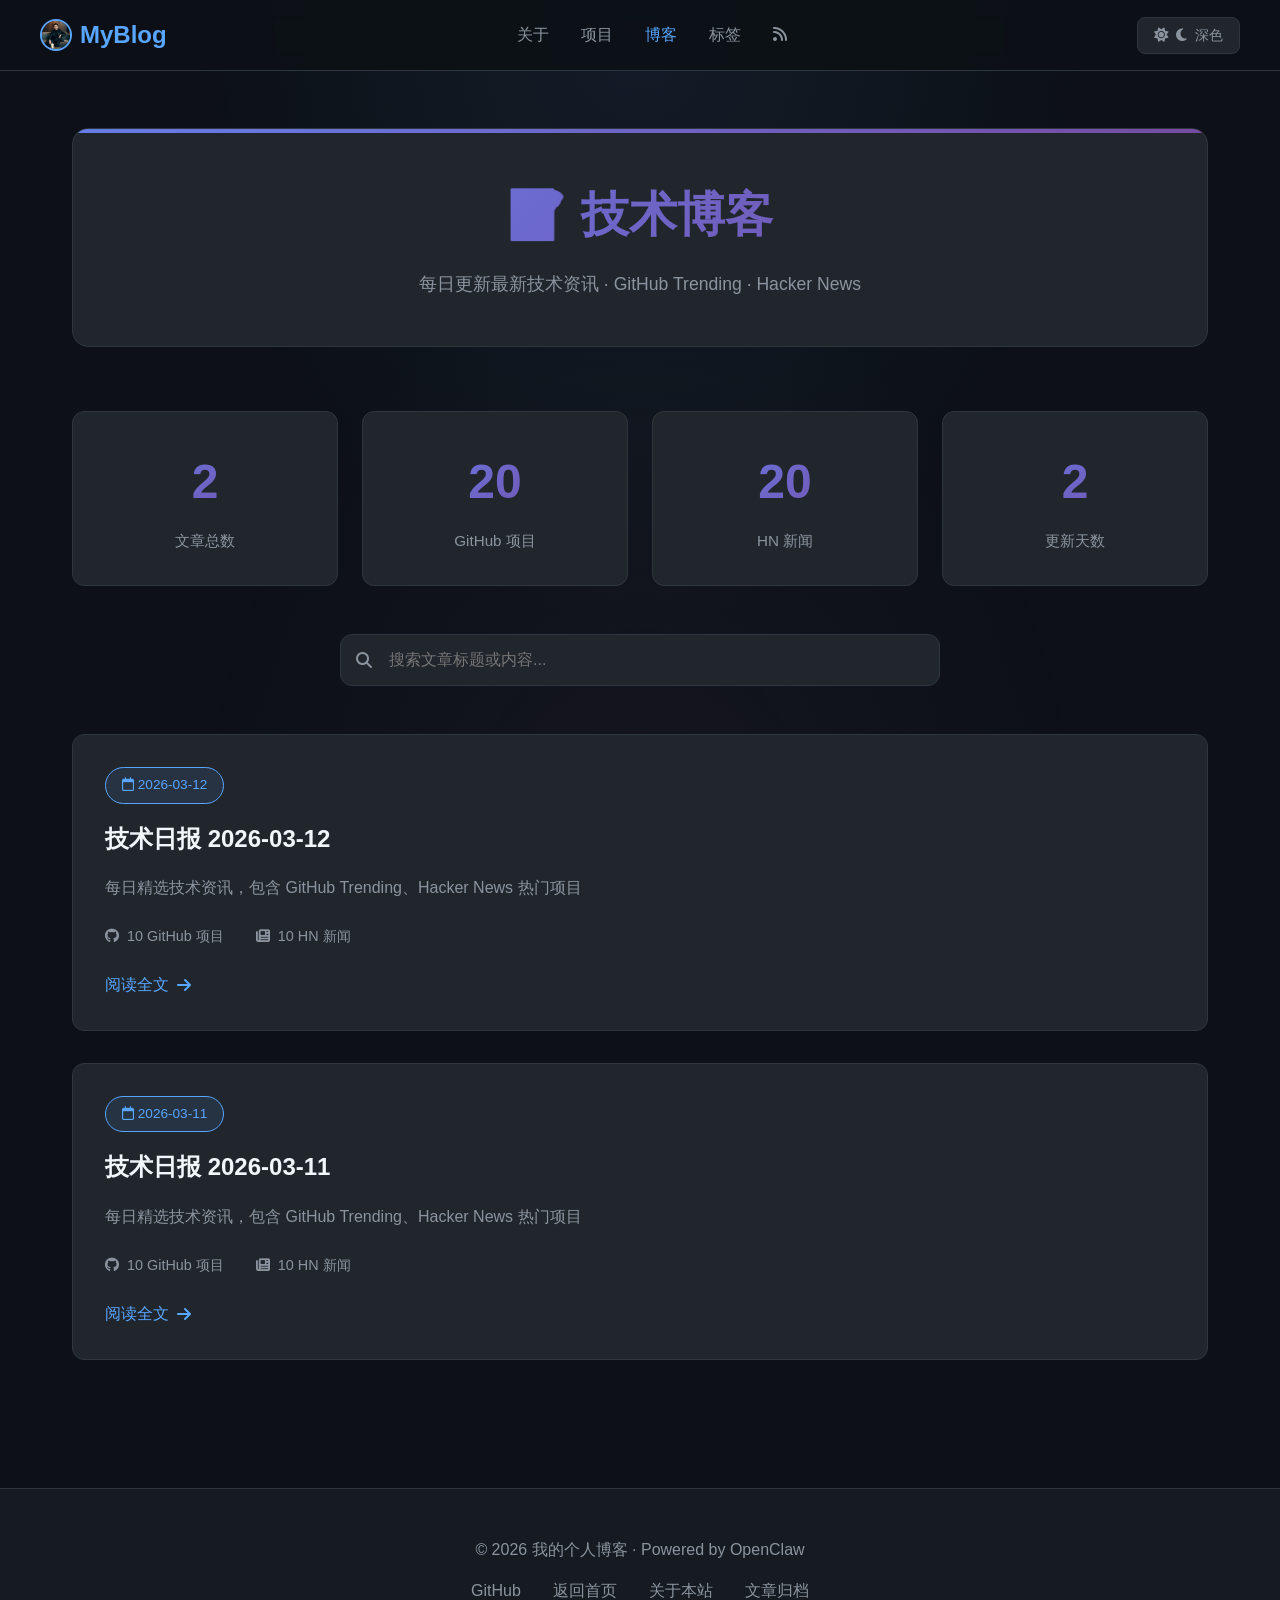
==== blog/index.html @ d30526e6 "feat: 添加标签云、RSS 订阅和社交分享 - 创建标签云页面（tags.html） - 自动统计标签和文章数量 - 按标签分类展示文章 - 生成 RSS 2.0 订阅源 - 添加 RSS 生成脚" ====
<!DOCTYPE html>
<html lang="zh-CN">
<head>
    <meta charset="UTF-8">
    <meta name="viewport" content="width=device-width, initial-scale=1.0">
    <meta name="ngrok-skip-browser-warning" content="true">
    <meta name="description" content="技术博客文章列表 - 每日更新 GitHub Trending 和 Hacker News 热门项目">
    <meta name="keywords" content="技术博客，GitHub, Hacker News, 文章列表">
    <meta property="og:title" content="技术博客 | Tech Blog">
    <meta property="og:description" content="每日更新技术资讯">
    <meta property="og:type" content="website">
    <link rel="icon" type="image/svg+xml" href="/favicon.svg">
    <title>技术博客 | Tech Blog</title>
    <link rel="stylesheet" href="https://cdnjs.cloudflare.com/ajax/libs/font-awesome/6.4.0/css/all.min.css">
    <style>
        * { margin: 0; padding: 0; box-sizing: border-box; }
        
        :root {
            --bg-primary: #0d1117;
            --bg-secondary: #161b22;
            --bg-card: #21262d;
            --text-primary: #f0f6fc;
            --text-secondary: #8b949e;
            --accent: #58a6ff;
            --accent-hover: #79c0ff;
            --border: #30363d;
            --gradient: linear-gradient(135deg, #667eea 0%, #764ba2 100%);
            --success: #3fb950;
        }
        
        body {
            font-family: -apple-system, BlinkMacSystemFont, 'Segoe UI', 'PingFang SC', 'Hiragino Sans GB', 'Microsoft YaHei', sans-serif;
            background: var(--bg-primary);
            color: var(--text-primary);
            line-height: 1.6;
            overflow-x: hidden;
        }
        
        /* 背景动画 */
        body::before {
            content: '';
            position: fixed;
            top: 0;
            left: 0;
            width: 100%;
            height: 100%;
            background: 
                radial-gradient(ellipse at top, rgba(88, 166, 255, 0.08) 0%, transparent 50%),
                radial-gradient(ellipse at bottom, rgba(118, 75, 162, 0.08) 0%, transparent 50%);
            pointer-events: none;
            z-index: -1;
        }
        
        /* 导航栏 */
        nav {
            position: fixed;
            top: 0;
            width: 100%;
            background: rgba(13, 17, 23, 0.95);
            backdrop-filter: blur(10px);
            border-bottom: 1px solid var(--border);
            z-index: 1000;
            padding: 1rem 2rem;
            transition: all 0.3s;
        }
        
        nav.scrolled {
            box-shadow: 0 4px 20px rgba(0, 0, 0, 0.3);
        }
        
        .nav-container {
            max-width: 1200px;
            margin: 0 auto;
            display: flex;
            justify-content: space-between;
            align-items: center;
        }
        
        .logo {
            font-size: 1.5rem;
            font-weight: bold;
            color: var(--accent);
            text-decoration: none;
            display: flex;
            align-items: center;
            gap: 0.5rem;
            transition: transform 0.3s;
        }
        
        .logo:hover {
            transform: translateX(-5px);
        }
        
        .nav-links {
            display: flex;
            gap: 2rem;
            list-style: none;
        }
        
        .nav-links a {
            color: var(--text-secondary);
            text-decoration: none;
            transition: all 0.3s;
            position: relative;
        }
        
        .nav-links a::after {
            content: '';
            position: absolute;
            bottom: -5px;
            left: 0;
            width: 0;
            height: 2px;
            background: var(--gradient);
            transition: width 0.3s;
        }
        
        .nav-links a:hover {
            color: var(--accent);
        }
        
        .nav-links a:hover::after {
            width: 100%;
        }
        
        /* 主题切换按钮 */
        .theme-toggle {
            display: flex;
            align-items: center;
            gap: 0.5rem;
            padding: 0.5rem 1rem;
            background: var(--bg-card);
            border: 1px solid var(--border);
            border-radius: 8px;
            color: var(--text-secondary);
            cursor: pointer;
            transition: all 0.3s;
            font-size: 0.9rem;
        }
        
        .theme-toggle:hover {
            background: var(--accent);
            color: var(--bg-primary);
            border-color: var(--accent);
        }
        
        /* 主容器 */
        .container {
            max-width: 1200px;
            margin: 0 auto;
            padding: 8rem 2rem 4rem;
        }
        
        /* 页面头部 */
        .page-header {
            text-align: center;
            margin-bottom: 4rem;
            padding: 3rem 2rem;
            background: var(--bg-card);
            border: 1px solid var(--border);
            border-radius: 16px;
            position: relative;
            overflow: hidden;
        }
        
        .page-header::before {
            content: '';
            position: absolute;
            top: 0;
            left: 0;
            right: 0;
            height: 4px;
            background: var(--gradient);
        }
        
        .page-header h1 {
            font-size: 3rem;
            background: var(--gradient);
            -webkit-background-clip: text;
            -webkit-text-fill-color: transparent;
            background-clip: text;
            margin-bottom: 1rem;
        }
        
        .page-header p {
            color: var(--text-secondary);
            font-size: 1.1rem;
        }
        
        /* 统计卡片 */
        .stats {
            display: grid;
            grid-template-columns: repeat(auto-fit, minmax(200px, 1fr));
            gap: 1.5rem;
            margin-bottom: 3rem;
        }
        
        .stat-card {
            background: var(--bg-card);
            border: 1px solid var(--border);
            border-radius: 12px;
            padding: 2rem;
            text-align: center;
            transition: all 0.3s;
            position: relative;
            overflow: hidden;
        }
        
        .stat-card::before {
            content: '';
            position: absolute;
            top: 0;
            left: 0;
            right: 0;
            height: 3px;
            background: var(--gradient);
            transform: scaleX(0);
            transition: transform 0.3s;
        }
        
        .stat-card:hover {
            transform: translateY(-5px);
            border-color: var(--accent);
        }
        
        .stat-card:hover::before {
            transform: scaleX(1);
        }
        
        .stat-number {
            font-size: 3rem;
            font-weight: bold;
            background: var(--gradient);
            -webkit-background-clip: text;
            -webkit-text-fill-color: transparent;
            background-clip: text;
        }
        
        .stat-label {
            color: var(--text-secondary);
            margin-top: 0.5rem;
            font-size: 0.95rem;
        }
        
        /* 搜索框 */
        .search-box {
            max-width: 600px;
            margin: 0 auto 3rem;
            position: relative;
        }
        
        .search-input {
            width: 100%;
            padding: 1rem 1.5rem 1rem 3rem;
            background: var(--bg-card);
            border: 1px solid var(--border);
            border-radius: 12px;
            color: var(--text-primary);
            font-size: 1rem;
            transition: all 0.3s;
        }
        
        .search-input:focus {
            outline: none;
            border-color: var(--accent);
            box-shadow: 0 0 0 3px rgba(88, 166, 255, 0.1);
        }
        
        .search-icon {
            position: absolute;
            left: 1rem;
            top: 50%;
            transform: translateY(-50%);
            color: var(--text-secondary);
        }
        
        /* 博客列表 */
        .blog-list {
            display: grid;
            gap: 2rem;
        }
        
        .blog-item {
            background: var(--bg-card);
            border: 1px solid var(--border);
            border-radius: 12px;
            padding: 2rem;
            transition: all 0.3s;
            position: relative;
            overflow: hidden;
        }
        
        .blog-item::before {
            content: '';
            position: absolute;
            left: 0;
            top: 0;
            bottom: 0;
            width: 4px;
            background: var(--gradient);
            transform: scaleY(0);
            transition: transform 0.3s;
        }
        
        .blog-item:hover {
            border-color: var(--accent);
            transform: translateX(10px);
        }
        
        .blog-item:hover::before {
            transform: scaleY(1);
        }
        
        .blog-date {
            display: inline-block;
            padding: 0.4rem 1rem;
            background: rgba(88, 166, 255, 0.1);
            border: 1px solid var(--accent);
            border-radius: 20px;
            color: var(--accent);
            font-size: 0.85rem;
            margin-bottom: 1rem;
        }
        
        .blog-title {
            font-size: 1.5rem;
            margin-bottom: 1rem;
            color: var(--text-primary);
            transition: color 0.3s;
        }
        
        .blog-item:hover .blog-title {
            color: var(--accent);
        }
        
        .blog-excerpt {
            color: var(--text-secondary);
            margin-bottom: 1.5rem;
            line-height: 1.7;
        }
        
        .blog-meta {
            display: flex;
            gap: 2rem;
            color: var(--text-secondary);
            font-size: 0.9rem;
            flex-wrap: wrap;
        }
        
        .meta-item {
            display: flex;
            align-items: center;
            gap: 0.5rem;
        }
        
        .read-more {
            display: inline-flex;
            align-items: center;
            gap: 0.5rem;
            margin-top: 1.5rem;
            color: var(--accent);
            text-decoration: none;
            font-weight: 500;
            transition: all 0.3s;
        }
        
        .read-more:hover {
            color: var(--accent-hover);
            gap: 1rem;
        }
        
        /* 空状态 */
        .empty-state {
            text-align: center;
            padding: 4rem 2rem;
            color: var(--text-secondary);
        }
        
        .empty-state i {
            font-size: 4rem;
            margin-bottom: 1rem;
            opacity: 0.5;
        }
        
        /* 页脚 */
        footer {
            background: var(--bg-secondary);
            border-top: 1px solid var(--border);
            padding: 3rem 2rem;
            text-align: center;
            margin-top: 4rem;
        }
        
        footer p {
            color: var(--text-secondary);
        }
        
        .footer-links {
            display: flex;
            justify-content: center;
            gap: 2rem;
            margin-top: 1rem;
        }
        
        .footer-links a {
            color: var(--text-secondary);
            text-decoration: none;
            transition: color 0.3s;
        }
        
        .footer-links a:hover {
            color: var(--accent);
        }
        
        /* 响应式 */
        @media (max-width: 768px) {
            .page-header h1 { font-size: 2rem; }
            .nav-links { display: none; }
            .stats { grid-template-columns: 1fr; }
            .blog-meta { flex-direction: column; gap: 0.5rem; }
            .container { padding: 6rem 1rem 2rem; }
        }
        
        /* 加载动画 */
        .loading {
            text-align: center;
            padding: 4rem;
        }
        
        .loading-spinner {
            width: 50px;
            height: 50px;
            border: 3px solid var(--border);
            border-top-color: var(--accent);
            border-radius: 50%;
            animation: spin 1s linear infinite;
            margin: 0 auto 1rem;
        }
        
        @keyframes spin {
            to { transform: rotate(360deg); }
        }
    </style>
</head>
<body>
    <!-- 导航栏 -->
    <nav id="navbar">
        <div class="nav-container">
            <a href="../index.html" class="logo">
                <img src="../avatar.jpg" alt="Logo" style="width: 32px; height: 32px; border-radius: 50%; border: 2px solid var(--accent);">
                <span>MyBlog</span>
            </a>
            <ul class="nav-links">
                <li><a href="../index.html#about">关于</a></li>
                <li><a href="../index.html#projects">项目</a></li>
                <li><a href="index.html" style="color: var(--accent);">博客</a></li>
                <li><a href="tags.html">标签</a></li>
                <li><a href="../rss.xml" target="_blank" title="RSS 订阅"><i class="fas fa-rss"></i></a></li>
            </ul>
            <button class="theme-toggle" id="theme-toggle" title="切换主题 (T)">
                <i class="fas fa-sun"></i>
                <i class="fas fa-moon"></i>
                <span id="theme-text">深色</span>
            </button>
        </div>
    </nav>

    <div class="container">
        <!-- 页面头部 -->
        <header class="page-header">
            <h1>📝 技术博客</h1>
            <p>每日更新最新技术资讯 · GitHub Trending · Hacker News</p>
        </header>

        <!-- 统计卡片 -->
        <div class="stats">
            <div class="stat-card">
                <div class="stat-number" id="total-posts">0</div>
                <div class="stat-label">文章总数</div>
            </div>
            <div class="stat-card">
                <div class="stat-number" id="total-github">0</div>
                <div class="stat-label">GitHub 项目</div>
            </div>
            <div class="stat-card">
                <div class="stat-number" id="total-hn">0</div>
                <div class="stat-label">HN 新闻</div>
            </div>
            <div class="stat-card">
                <div class="stat-number" id="update-days">0</div>
                <div class="stat-label">更新天数</div>
            </div>
        </div>

        <!-- 搜索框 -->
        <div class="search-box">
            <i class="fas fa-search search-icon"></i>
            <input type="text" class="search-input" id="search-input" placeholder="搜索文章标题或内容...">
        </div>

        <!-- 博客列表 -->
        <div class="blog-list" id="blog-list">
            <div class="loading">
                <div class="loading-spinner"></div>
                <p>正在加载文章列表...</p>
            </div>
        </div>
    </div>

    <!-- 页脚 -->
    <footer>
        <p>© 2026 我的个人博客 · Powered by OpenClaw</p>
        <div class="footer-links">
            <a href="https://github.com/JiGuilin" target="_blank">GitHub</a>
            <a href="../index.html#blog">返回首页</a>
            <a href="README.md" target="_blank">关于本站</a>
            <a href="archive.html">文章归档</a>
        </div>
    </footer>

    <script>
        let blogPosts = [];

        // 导航栏滚动效果
        window.addEventListener('scroll', () => {
            const navbar = document.getElementById('navbar');
            if (window.scrollY > 50) {
                navbar.classList.add('scrolled');
            } else {
                navbar.classList.remove('scrolled');
            }
        });

        // 加载博客列表
        async function loadBlogList() {
            try {
                const response = await fetch('blog-list.json');
                if (response.ok) {
                    blogPosts = await response.json();
                    renderBlogList(blogPosts);
                    updateStats(blogPosts);
                } else {
                    showEmptyState();
                }
            } catch (e) {
                console.error('加载失败:', e);
                showEmptyState();
            }
        }

        // 更新统计
        function updateStats(posts) {
            const setElement = (id, value) => {
                const el = document.getElementById(id);
                if (el) el.textContent = value;
            };
            
            setElement('total-posts', posts.length);
            setElement('update-days', posts.length);
            
            const totalGithub = posts.reduce((sum, post) => sum + (post.githubCount || 10), 0);
            const totalHn = posts.reduce((sum, post) => sum + (post.hnCount || 10), 0);
            const totalWords = posts.reduce((sum, post) => sum + (post.words || 0), 0);
            
            setElement('total-github', totalGithub);
            setElement('total-hn', totalHn);
            setElement('total-words', totalWords.toLocaleString());
            setElement('blog-count', posts.length);
        }

        // 渲染列表
        function renderBlogList(posts) {
            const blogListEl = document.getElementById('blog-list');
            
            if (!blogListEl) {
                console.error('未找到 blog-list 元素');
                return;
            }
            
            if (!posts || posts.length === 0) {
                showEmptyState();
                return;
            }

            blogListEl.innerHTML = posts.map((post, index) => `
                <div class="blog-item" style="animation-delay: ${index * 0.1}s">
                    <span class="blog-date">
                        <i class="far fa-calendar"></i> ${post.date}
                    </span>
                    <h2 class="blog-title">${post.title}</h2>
                    <p class="blog-excerpt">${post.excerpt}</p>
                    <div class="blog-meta">
                        <div class="meta-item">
                            <i class="fab fa-github"></i>
                            <span>${post.githubCount || 10} GitHub 项目</span>
                        </div>
                        <div class="meta-item">
                            <i class="fas fa-newspaper"></i>
                            <span>${post.hnCount || 10} HN 新闻</span>
                        </div>
                    </div>
                    <a href="${post.url}" class="read-more">
                        阅读全文
                        <i class="fas fa-arrow-right"></i>
                    </a>
                </div>
            `).join('');
        }

        // 空状态
        function showEmptyState() {
            document.getElementById('blog-list').innerHTML = `
                <div class="empty-state">
                    <i class="fas fa-inbox"></i>
                    <h3>暂无文章</h3>
                    <p>博客系统已就绪，明天早上 9:00 将发布第一篇文章</p>
                </div>
            `;
            document.getElementById('total-posts').textContent = '0';
        }

        // 搜索功能
        document.getElementById('search-input').addEventListener('input', (e) => {
            const query = e.target.value.toLowerCase().trim();
            if (!query) {
                renderBlogList(blogPosts);
                return;
            }
            
            const filtered = blogPosts.filter(post => 
                post.title.toLowerCase().includes(query) ||
                post.excerpt.toLowerCase().includes(query) ||
                post.date.includes(query)
            );
            
            renderBlogList(filtered);
        });

        document.addEventListener('DOMContentLoaded', loadBlogList);
        
        // ========== 主题切换功能 ==========
        function initTheme() {
            const savedTheme = localStorage.getItem('theme');
            const hour = new Date().getHours();
            let defaultTheme = (hour >= 6 && hour < 18) ? 'light' : 'dark';
            if (savedTheme) {
                setTheme(savedTheme, false);
            } else {
                setTheme(defaultTheme, false);
            }
            updateThemeText();
        }
        
        function setTheme(theme, save = true) {
            if (theme === 'light') {
                document.documentElement.setAttribute('data-theme', 'light');
            } else {
                document.documentElement.removeAttribute('data-theme');
            }
            if (save) {
                localStorage.setItem('theme', theme);
                updateThemeText();
            }
        }
        
        function toggleTheme() {
            const currentTheme = document.documentElement.getAttribute('data-theme');
            const newTheme = currentTheme === 'light' ? 'dark' : 'light';
            setTheme(newTheme);
        }
        
        function updateThemeText() {
            const themeText = document.getElementById('theme-text');
            const currentTheme = document.documentElement.getAttribute('data-theme');
            if (themeText) {
                themeText.textContent = currentTheme === 'light' ? '浅色' : '深色';
            }
        }
        
        const themeToggle = document.getElementById('theme-toggle');
        if (themeToggle) {
            themeToggle.addEventListener('click', toggleTheme);
        }
        
        document.addEventListener('keydown', (e) => {
            if (e.key === 't' || e.key === 'T') {
                e.preventDefault();
                toggleTheme();
            }
        });
        
        initTheme();
    </script>
</body>
</html>
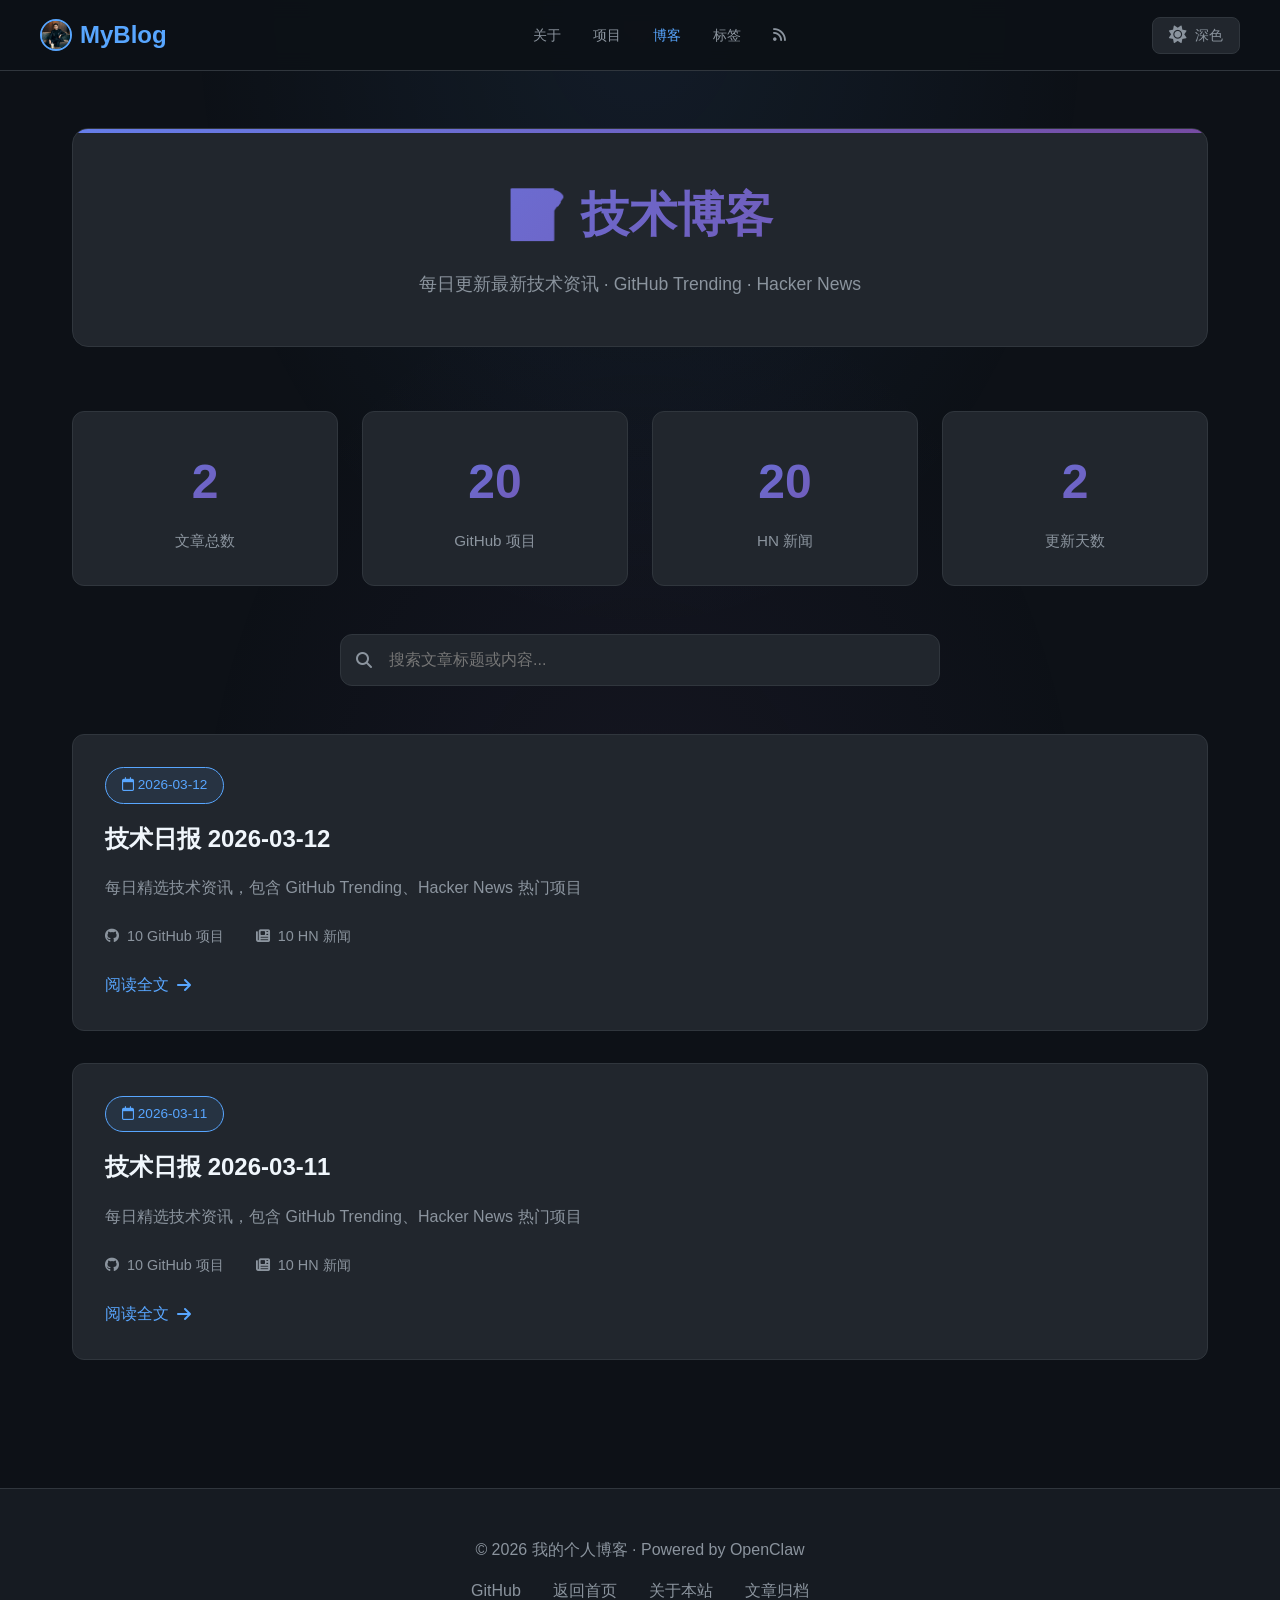
==== commit cca7f28a: "refactor: 拆分 CSS 和 JavaScript 到独立文件 - 创建 css/main.css (主页样式) - 创建 css/article.css (文章页样式) - 创建 js/ma" ====
--- a/blog/index.html
+++ b/blog/index.html
@@ -12,6 +12,7 @@
     <link rel="icon" type="image/svg+xml" href="/favicon.svg">
     <title>技术博客 | Tech Blog</title>
     <link rel="stylesheet" href="https://cdnjs.cloudflare.com/ajax/libs/font-awesome/6.4.0/css/all.min.css">
+    <link rel="stylesheet" href="../css/main.css">
     <style>
         * { margin: 0; padding: 0; box-sizing: border-box; }
         
@@ -691,5 +692,6 @@
         
         initTheme();
     </script>
+    <script src="../js/main.js"></script>
 </body>
 </html>
--- a/css/main.css
+++ b/css/main.css
@@ -0,0 +1,505 @@
+/**
+ * 主页样式表
+ * 包含所有公共样式和主页特定样式
+ */
+
+/* ========== 基础样式 ========== */
+* { margin: 0; padding: 0; box-sizing: border-box; }
+
+:root {
+    /* 暗色主题（默认） */
+    --bg-primary: #0d1117;
+    --bg-secondary: #161b22;
+    --bg-card: #21262d;
+    --text-primary: #f0f6fc;
+    --text-secondary: #8b949e;
+    --accent: #58a6ff;
+    --accent-hover: #79c0ff;
+    --border: #30363d;
+    --code-bg: #1f2428;
+    --gradient: linear-gradient(135deg, #667eea 0%, #764ba2 100%);
+    --shadow: rgba(0, 0, 0, 0.3);
+}
+
+/* 亮色主题 */
+[data-theme="light"] {
+    --bg-primary: #ffffff;
+    --bg-secondary: #f6f8fa;
+    --bg-card: #ffffff;
+    --text-primary: #24292f;
+    --text-secondary: #57606a;
+    --accent: #0969da;
+    --accent-hover: #0550ae;
+    --border: #d0d7de;
+    --code-bg: #f6f8fa;
+    --gradient: linear-gradient(135deg, #0969da 0%, #0550ae 100%);
+    --shadow: rgba(0, 0, 0, 0.08);
+}
+
+body {
+    font-family: -apple-system, BlinkMacSystemFont, 'Segoe UI', 'PingFang SC', 'Hiragino Sans GB', 'Microsoft YaHei', sans-serif;
+    background: var(--bg-primary);
+    color: var(--text-primary);
+    line-height: 1.6;
+    overflow-x: hidden;
+}
+
+/* ========== 页面加载进度条 ========== */
+.page-progress {
+    position: fixed;
+    top: 0;
+    left: 0;
+    height: 3px;
+    background: var(--gradient);
+    z-index: 10000;
+    transition: width 0.3s;
+    width: 0%;
+}
+
+.page-progress.complete {
+    width: 100%;
+    opacity: 0;
+    transition: opacity 0.5s;
+}
+
+/* ========== 背景动画 ========== */
+body::before {
+    content: '';
+    position: fixed;
+    top: 0;
+    left: 0;
+    width: 100%;
+    height: 100%;
+    background: 
+        radial-gradient(ellipse at top, rgba(88, 166, 255, 0.08) 0%, transparent 50%),
+        radial-gradient(ellipse at bottom, rgba(118, 75, 162, 0.08) 0%, transparent 50%);
+    pointer-events: none;
+    z-index: -1;
+}
+
+/* ========== 导航栏 ========== */
+nav {
+    position: fixed;
+    top: 0;
+    width: 100%;
+    background: rgba(13, 17, 23, 0.95);
+    backdrop-filter: blur(10px);
+    border-bottom: 1px solid var(--border);
+    z-index: 1000;
+    padding: 1rem 2rem;
+    transition: all 0.3s;
+}
+
+nav.scrolled {
+    box-shadow: 0 4px 20px rgba(0, 0, 0, 0.3);
+}
+
+.nav-container {
+    max-width: 1200px;
+    margin: 0 auto;
+    display: flex;
+    justify-content: space-between;
+    align-items: center;
+}
+
+.logo {
+    font-size: 1.5rem;
+    font-weight: bold;
+    color: var(--accent);
+    text-decoration: none;
+    display: flex;
+    align-items: center;
+    gap: 0.5rem;
+    transition: all 0.3s;
+}
+
+.logo:hover {
+    transform: translateX(-5px);
+    text-shadow: 0 0 20px rgba(88, 166, 255, 0.5);
+}
+
+.logo-avatar {
+    width: 32px;
+    height: 32px;
+    border-radius: 50%;
+    object-fit: cover;
+    border: 2px solid var(--accent);
+}
+
+.nav-links {
+    display: flex;
+    gap: 2rem;
+    list-style: none;
+    position: relative;
+}
+
+.nav-links li {
+    position: relative;
+}
+
+.nav-links a {
+    color: var(--text-secondary);
+    text-decoration: none;
+    transition: all 0.3s;
+    font-size: 0.9rem;
+    padding: 0.5rem 0;
+}
+
+.nav-links a:hover {
+    color: var(--accent);
+}
+
+.nav-links a::after {
+    content: '';
+    position: absolute;
+    bottom: -5px;
+    left: 0;
+    width: 0;
+    height: 2px;
+    background: var(--gradient);
+    transition: width 0.3s;
+}
+
+.nav-links a:hover::after {
+    width: 100%;
+}
+
+/* 主题切换按钮 */
+.theme-toggle {
+    display: flex;
+    align-items: center;
+    gap: 0.5rem;
+    padding: 0.5rem 1rem;
+    background: var(--bg-card);
+    border: 1px solid var(--border);
+    border-radius: 8px;
+    color: var(--text-secondary);
+    cursor: pointer;
+    transition: all 0.3s;
+    font-size: 0.9rem;
+}
+
+.theme-toggle:hover {
+    background: var(--accent);
+    color: var(--bg-primary);
+    border-color: var(--accent);
+    transform: translateY(-2px);
+}
+
+.theme-toggle i {
+    font-size: 1.1rem;
+}
+
+.theme-toggle .theme-icon {
+    transition: transform 0.3s;
+}
+
+.theme-toggle:hover .theme-icon {
+    transform: rotate(180deg);
+}
+
+[data-theme="light"] .theme-toggle .fa-moon {
+    display: inline;
+}
+
+[data-theme="light"] .theme-toggle .fa-sun {
+    display: none;
+}
+
+.theme-toggle .fa-moon {
+    display: none;
+}
+
+.theme-toggle .fa-sun {
+    display: inline;
+}
+
+/* ========== 英雄区域 ========== */
+.hero {
+    min-height: 100vh;
+    display: flex;
+    align-items: center;
+    justify-content: center;
+    padding: 6rem 2rem 4rem;
+    position: relative;
+    overflow: hidden;
+}
+
+.hero-content {
+    max-width: 800px;
+    text-align: center;
+    position: relative;
+    z-index: 1;
+}
+
+.hero-avatar {
+    width: 150px;
+    height: 150px;
+    border-radius: 50%;
+    margin: 0 auto 2rem;
+    border: 3px solid var(--accent);
+    box-shadow: 0 0 40px rgba(88, 166, 255, 0.5);
+    animation: pulse 2s ease-in-out infinite;
+    position: relative;
+    z-index: 1;
+    cursor: pointer;
+    transition: all 0.3s;
+    overflow: hidden;
+    background: var(--bg-card);
+}
+
+.hero-avatar img {
+    width: 100%;
+    height: 100%;
+    object-fit: cover;
+}
+
+.hero-avatar:hover {
+    transform: scale(1.1);
+    box-shadow: 0 0 80px rgba(88, 166, 255, 0.8);
+}
+
+.hero-avatar:active {
+    transform: scale(0.95);
+}
+
+@keyframes pulse {
+    0%, 100% { transform: scale(1); box-shadow: 0 0 40px rgba(88, 166, 255, 0.5); }
+    50% { transform: scale(1.05); box-shadow: 0 0 60px rgba(88, 166, 255, 0.8); }
+}
+
+.hero h1 {
+    font-size: 3rem;
+    margin-bottom: 1rem;
+    background: var(--gradient);
+    -webkit-background-clip: text;
+    -webkit-text-fill-color: transparent;
+    background-clip: text;
+    animation: fadeInUp 0.8s ease-out;
+    position: relative;
+    z-index: 1;
+}
+
+@keyframes fadeInUp {
+    from {
+        opacity: 0;
+        transform: translateY(30px);
+    }
+    to {
+        opacity: 1;
+        transform: translateY(0);
+    }
+}
+
+.hero .tagline {
+    font-size: 1.3rem;
+    color: var(--text-secondary);
+    margin-bottom: 1rem;
+}
+
+.hero .status-badge {
+    display: inline-block;
+    padding: 0.5rem 1rem;
+    background: rgba(63, 185, 80, 0.1);
+    border: 1px solid var(--success);
+    border-radius: 20px;
+    color: var(--success);
+    font-size: 0.85rem;
+    margin-bottom: 1.5rem;
+    animation: pulse-green 2s ease-in-out infinite;
+    cursor: default;
+}
+
+.hero .status-badge:hover {
+    background: rgba(63, 185, 80, 0.2);
+    transform: scale(1.05);
+}
+
+@keyframes pulse-green {
+    0%, 100% { box-shadow: 0 0 0 0 rgba(63, 185, 80, 0.4); }
+    50% { box-shadow: 0 0 0 10px rgba(63, 185, 80, 0); }
+}
+
+/* 打字机光标 */
+.typing {
+    border-right: 3px solid var(--accent);
+    animation: blink 0.7s infinite;
+    padding-right: 2px;
+}
+
+@keyframes blink {
+    50% { border-color: transparent; }
+}
+
+/* 社交链接 */
+.social-links {
+    display: flex;
+    justify-content: center;
+    gap: 1.5rem;
+    margin-top: 2rem;
+}
+
+.social-links a {
+    width: 50px;
+    height: 50px;
+    border-radius: 50%;
+    background: var(--bg-card);
+    display: flex;
+    align-items: center;
+    justify-content: center;
+    color: var(--text-secondary);
+    font-size: 1.3rem;
+    transition: all 0.3s;
+    border: 1px solid var(--border);
+    text-decoration: none;
+    position: relative;
+    overflow: hidden;
+}
+
+.social-links a::before {
+    content: '';
+    position: absolute;
+    top: 50%;
+    left: 50%;
+    width: 0;
+    height: 0;
+    background: rgba(255, 255, 255, 0.3);
+    border-radius: 50%;
+    transform: translate(-50%, -50%);
+    transition: all 0.4s;
+}
+
+.social-links a:hover::before {
+    width: 100px;
+    height: 100px;
+}
+
+.social-links a:hover {
+    background: var(--accent);
+    color: var(--bg-primary);
+    transform: translateY(-5px) scale(1.1);
+    box-shadow: 0 10px 30px rgba(88, 166, 255, 0.4);
+}
+
+/* ========== 通用区块样式 ========== */
+section {
+    padding: 5rem 2rem;
+    max-width: 1200px;
+    margin: 0 auto;
+}
+
+.section-title {
+    text-align: center;
+    font-size: 2.5rem;
+    margin-bottom: 3rem;
+    background: var(--gradient);
+    -webkit-background-clip: text;
+    -webkit-text-fill-color: transparent;
+    background-clip: text;
+    position: relative;
+}
+
+.section-highlight {
+    position: absolute;
+    bottom: -10px;
+    left: 50%;
+    transform: translateX(-50%);
+    width: 60px;
+    height: 4px;
+    background: var(--gradient);
+    border-radius: 2px;
+}
+
+/* ========== 技能卡片 ========== */
+.skills-container {
+    display: grid;
+    grid-template-columns: repeat(auto-fit, minmax(300px, 1fr));
+    gap: 1.5rem;
+    max-width: 1000px;
+    margin: 0 auto;
+}
+
+.skill-card {
+    background: var(--bg-card);
+    padding: 1.5rem;
+    border-radius: 12px;
+    border: 1px solid var(--border);
+    transition: all 0.3s;
+}
+
+.skill-card:hover {
+    transform: translateY(-5px);
+    box-shadow: 0 10px 30px rgba(0, 0, 0, 0.3);
+    border-color: var(--accent);
+}
+
+.skill-icon {
+    font-size: 2rem;
+    color: var(--accent);
+    margin-bottom: 1rem;
+}
+
+.skill-name {
+    font-size: 1.1rem;
+    margin-bottom: 0.5rem;
+}
+
+.skill-bar {
+    height: 6px;
+    background: var(--bg-secondary);
+    border-radius: 3px;
+    overflow: hidden;
+}
+
+.skill-progress {
+    height: 100%;
+    background: var(--gradient);
+    border-radius: 3px;
+    transition: width 1s ease;
+}
+
+/* ========== 页脚 ========== */
+footer {
+    text-align: center;
+    padding: 3rem 2rem;
+    background: var(--bg-secondary);
+    border-top: 1px solid var(--border);
+    margin-top: 4rem;
+}
+
+.footer-links {
+    display: flex;
+    justify-content: center;
+    gap: 2rem;
+    margin-top: 1rem;
+}
+
+.footer-links a {
+    color: var(--text-secondary);
+    text-decoration: none;
+    transition: color 0.3s;
+}
+
+.footer-links a:hover {
+    color: var(--accent);
+}
+
+/* ========== 响应式 ========== */
+@media (max-width: 768px) {
+    .hero h1 { font-size: 2rem; }
+    .about-grid { grid-template-columns: 1fr; }
+    .nav-links { display: none; }
+    .skills-container { grid-template-columns: 1fr; }
+    .footer-links { flex-direction: column; gap: 1rem; }
+}
+
+/* ========== Toast 提示 ========== */
+@keyframes toastIn {
+    from { opacity: 0; transform: translateX(-50%) translateY(20px); }
+    to { opacity: 1; transform: translateX(-50%) translateY(0); }
+}
+
+@keyframes toastOut {
+    from { opacity: 1; transform: translateX(-50%) translateY(0); }
+    to { opacity: 0; transform: translateX(-50%) translateY(20px); }
+}
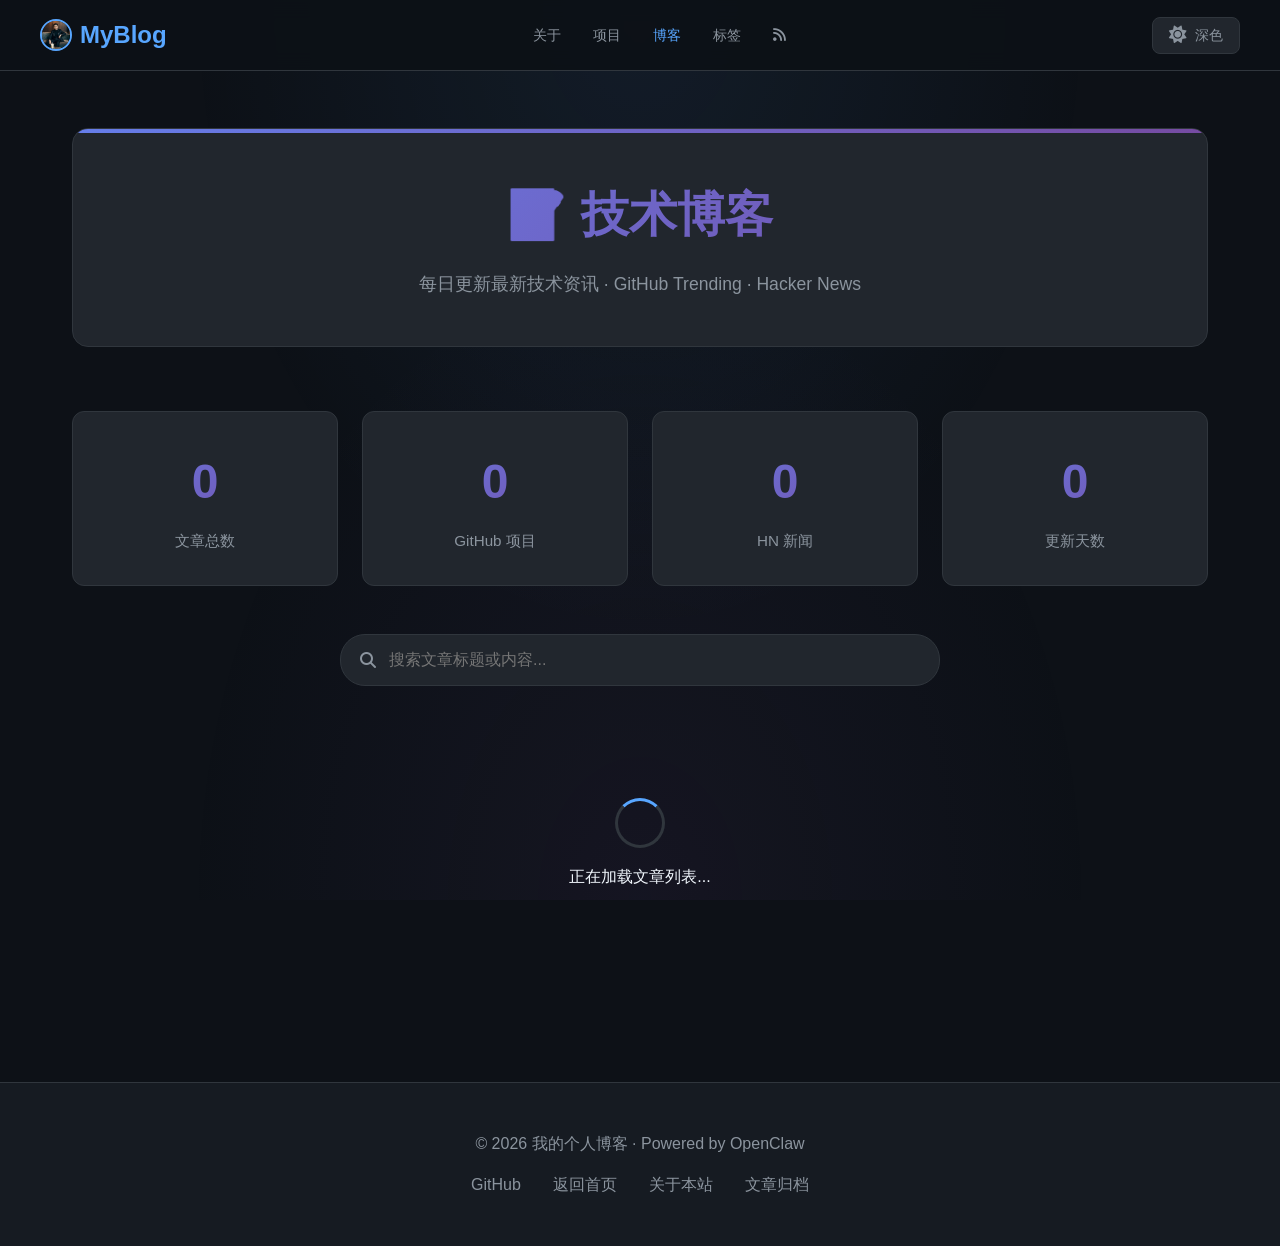
==== commit f9722845: "fix: 修复主题切换功能 - 清理 HTML 中重复的内联 JavaScript - 重写 js/main.js 确保主题切换正常工作 - 移除所有冗余的 script 块 - 统一使用外部 JS " ====
--- a/blog/index.html
+++ b/blog/index.html
@@ -519,179 +519,7 @@
         </div>
     </footer>
 
-    <script>
-        let blogPosts = [];
-
-        // 导航栏滚动效果
-        window.addEventListener('scroll', () => {
-            const navbar = document.getElementById('navbar');
-            if (window.scrollY > 50) {
-                navbar.classList.add('scrolled');
-            } else {
-                navbar.classList.remove('scrolled');
-            }
-        });
-
-        // 加载博客列表
-        async function loadBlogList() {
-            try {
-                const response = await fetch('blog-list.json');
-                if (response.ok) {
-                    blogPosts = await response.json();
-                    renderBlogList(blogPosts);
-                    updateStats(blogPosts);
-                } else {
-                    showEmptyState();
-                }
-            } catch (e) {
-                console.error('加载失败:', e);
-                showEmptyState();
-            }
-        }
-
-        // 更新统计
-        function updateStats(posts) {
-            const setElement = (id, value) => {
-                const el = document.getElementById(id);
-                if (el) el.textContent = value;
-            };
-            
-            setElement('total-posts', posts.length);
-            setElement('update-days', posts.length);
-            
-            const totalGithub = posts.reduce((sum, post) => sum + (post.githubCount || 10), 0);
-            const totalHn = posts.reduce((sum, post) => sum + (post.hnCount || 10), 0);
-            const totalWords = posts.reduce((sum, post) => sum + (post.words || 0), 0);
-            
-            setElement('total-github', totalGithub);
-            setElement('total-hn', totalHn);
-            setElement('total-words', totalWords.toLocaleString());
-            setElement('blog-count', posts.length);
-        }
-
-        // 渲染列表
-        function renderBlogList(posts) {
-            const blogListEl = document.getElementById('blog-list');
-            
-            if (!blogListEl) {
-                console.error('未找到 blog-list 元素');
-                return;
-            }
-            
-            if (!posts || posts.length === 0) {
-                showEmptyState();
-                return;
-            }
-
-            blogListEl.innerHTML = posts.map((post, index) => `
-                <div class="blog-item" style="animation-delay: ${index * 0.1}s">
-                    <span class="blog-date">
-                        <i class="far fa-calendar"></i> ${post.date}
-                    </span>
-                    <h2 class="blog-title">${post.title}</h2>
-                    <p class="blog-excerpt">${post.excerpt}</p>
-                    <div class="blog-meta">
-                        <div class="meta-item">
-                            <i class="fab fa-github"></i>
-                            <span>${post.githubCount || 10} GitHub 项目</span>
-                        </div>
-                        <div class="meta-item">
-                            <i class="fas fa-newspaper"></i>
-                            <span>${post.hnCount || 10} HN 新闻</span>
-                        </div>
-                    </div>
-                    <a href="${post.url}" class="read-more">
-                        阅读全文
-                        <i class="fas fa-arrow-right"></i>
-                    </a>
-                </div>
-            `).join('');
-        }
-
-        // 空状态
-        function showEmptyState() {
-            document.getElementById('blog-list').innerHTML = `
-                <div class="empty-state">
-                    <i class="fas fa-inbox"></i>
-                    <h3>暂无文章</h3>
-                    <p>博客系统已就绪，明天早上 9:00 将发布第一篇文章</p>
-                </div>
-            `;
-            document.getElementById('total-posts').textContent = '0';
-        }
-
-        // 搜索功能
-        document.getElementById('search-input').addEventListener('input', (e) => {
-            const query = e.target.value.toLowerCase().trim();
-            if (!query) {
-                renderBlogList(blogPosts);
-                return;
-            }
-            
-            const filtered = blogPosts.filter(post => 
-                post.title.toLowerCase().includes(query) ||
-                post.excerpt.toLowerCase().includes(query) ||
-                post.date.includes(query)
-            );
-            
-            renderBlogList(filtered);
-        });
-
-        document.addEventListener('DOMContentLoaded', loadBlogList);
-        
-        // ========== 主题切换功能 ==========
-        function initTheme() {
-            const savedTheme = localStorage.getItem('theme');
-            const hour = new Date().getHours();
-            let defaultTheme = (hour >= 6 && hour < 18) ? 'light' : 'dark';
-            if (savedTheme) {
-                setTheme(savedTheme, false);
-            } else {
-                setTheme(defaultTheme, false);
-            }
-            updateThemeText();
-        }
-        
-        function setTheme(theme, save = true) {
-            if (theme === 'light') {
-                document.documentElement.setAttribute('data-theme', 'light');
-            } else {
-                document.documentElement.removeAttribute('data-theme');
-            }
-            if (save) {
-                localStorage.setItem('theme', theme);
-                updateThemeText();
-            }
-        }
-        
-        function toggleTheme() {
-            const currentTheme = document.documentElement.getAttribute('data-theme');
-            const newTheme = currentTheme === 'light' ? 'dark' : 'light';
-            setTheme(newTheme);
-        }
-        
-        function updateThemeText() {
-            const themeText = document.getElementById('theme-text');
-            const currentTheme = document.documentElement.getAttribute('data-theme');
-            if (themeText) {
-                themeText.textContent = currentTheme === 'light' ? '浅色' : '深色';
-            }
-        }
-        
-        const themeToggle = document.getElementById('theme-toggle');
-        if (themeToggle) {
-            themeToggle.addEventListener('click', toggleTheme);
-        }
-        
-        document.addEventListener('keydown', (e) => {
-            if (e.key === 't' || e.key === 'T') {
-                e.preventDefault();
-                toggleTheme();
-            }
-        });
-        
-        initTheme();
-    </script>
+    <!-- 功能由 js/main.js 提供 -->
     <script src="../js/main.js"></script>
 </body>
 </html>
--- a/css/main.css
+++ b/css/main.css
@@ -503,3 +503,595 @@
     from { opacity: 1; transform: translateX(-50%) translateY(0); }
     to { opacity: 0; transform: translateX(-50%) translateY(20px); }
 }
+
+/* ========== 粒子背景 ========== */
+#particles {
+    position: fixed;
+    top: 0;
+    left: 0;
+    width: 100%;
+    height: 100%;
+    pointer-events: none;
+    z-index: -1;
+}
+
+.particle {
+    position: absolute;
+    background: rgba(88, 166, 255, 0.3);
+    border-radius: 50%;
+    animation: float 20s infinite;
+}
+
+@keyframes float {
+    0%, 100% { transform: translateY(0) translateX(0); opacity: 0; }
+    10% { opacity: 1; }
+    90% { opacity: 1; }
+    100% { transform: translateY(-100vh) translateX(50px); opacity: 0; }
+}
+
+/* ========== 关于网格 ========== */
+.about-grid {
+    display: grid;
+    grid-template-columns: repeat(auto-fit, minmax(300px, 1fr));
+    gap: 2rem;
+    max-width: 1000px;
+    margin: 0 auto;
+}
+
+.about-card {
+    background: var(--bg-card);
+    padding: 2rem;
+    border-radius: 12px;
+    border: 1px solid var(--border);
+    transition: all 0.3s;
+}
+
+.about-card:hover {
+    transform: translateY(-5px);
+    box-shadow: 0 10px 30px rgba(0, 0, 0, 0.3);
+    border-color: var(--accent);
+}
+
+.about-card h3 {
+    font-size: 1.3rem;
+    margin-bottom: 1rem;
+    color: var(--accent);
+}
+
+/* ========== 项目卡片 ========== */
+.projects-grid {
+    display: grid;
+    grid-template-columns: repeat(auto-fill, minmax(350px, 1fr));
+    gap: 2rem;
+    max-width: 1200px;
+    margin: 0 auto;
+}
+
+.project-card {
+    background: var(--bg-card);
+    border: 1px solid var(--border);
+    border-radius: 12px;
+    padding: 1.5rem;
+    transition: all 0.3s;
+    position: relative;
+    overflow: hidden;
+}
+
+.project-card:hover {
+    transform: translateY(-5px);
+    box-shadow: 0 10px 30px rgba(0, 0, 0, 0.3);
+    border-color: var(--accent);
+}
+
+.project-count {
+    position: absolute;
+    top: 1rem;
+    right: 1rem;
+    background: var(--gradient);
+    color: white;
+    padding: 0.25rem 0.75rem;
+    border-radius: 20px;
+    font-size: 0.85rem;
+    font-weight: 600;
+}
+
+.project-image {
+    font-size: 3rem;
+    margin-bottom: 1rem;
+}
+
+.project-title {
+    font-size: 1.3rem;
+    margin-bottom: 0.75rem;
+    color: var(--text-primary);
+}
+
+.project-desc {
+    color: var(--text-secondary);
+    margin-bottom: 1rem;
+    font-size: 0.95rem;
+}
+
+.project-tags {
+    display: flex;
+    flex-wrap: wrap;
+    gap: 0.5rem;
+    margin-bottom: 1rem;
+}
+
+.tag {
+    background: var(--bg-secondary);
+    color: var(--text-secondary);
+    padding: 0.25rem 0.75rem;
+    border-radius: 15px;
+    font-size: 0.85rem;
+    border: 1px solid var(--border);
+}
+
+.project-links {
+    display: flex;
+    gap: 1rem;
+}
+
+.project-links a {
+    color: var(--accent);
+    text-decoration: none;
+    transition: color 0.3s;
+}
+
+.project-links a:hover {
+    color: var(--accent-hover);
+}
+
+/* ========== 联系方式 ========== */
+.contact-grid {
+    display: grid;
+    grid-template-columns: repeat(auto-fit, minmax(250px, 1fr));
+    gap: 1.5rem;
+    max-width: 1000px;
+    margin: 0 auto;
+}
+
+.contact-card {
+    background: var(--bg-card);
+    padding: 1.5rem;
+    border-radius: 12px;
+    border: 1px solid var(--border);
+    text-align: center;
+    transition: all 0.3s;
+    text-decoration: none;
+    color: inherit;
+}
+
+.contact-card:hover {
+    transform: translateY(-5px);
+    box-shadow: 0 10px 30px rgba(0, 0, 0, 0.3);
+    border-color: var(--accent);
+}
+
+.contact-icon {
+    font-size: 2rem;
+    color: var(--accent);
+    margin-bottom: 0.75rem;
+}
+
+.contact-label {
+    color: var(--text-secondary);
+    font-size: 0.9rem;
+    margin-bottom: 0.5rem;
+}
+
+.contact-value {
+    color: var(--text-primary);
+    font-size: 1rem;
+    font-weight: 500;
+}
+
+/* ========== 博客状态卡片 ========== */
+.blog-status-card {
+    background: var(--bg-card);
+    border: 1px solid var(--border);
+    border-radius: 12px;
+    padding: 1.5rem;
+    margin-top: 2rem;
+}
+
+.blog-status-header {
+    display: flex;
+    align-items: center;
+    gap: 0.75rem;
+    margin-bottom: 1rem;
+    font-size: 1.1rem;
+    color: var(--accent);
+}
+
+.blog-status-grid {
+    display: grid;
+    grid-template-columns: repeat(auto-fit, minmax(120px, 1fr));
+    gap: 1rem;
+}
+
+.blog-status-item {
+    text-align: center;
+    padding: 1rem;
+    background: var(--bg-secondary);
+    border-radius: 8px;
+}
+
+.blog-status-value {
+    font-size: 1.5rem;
+    font-weight: bold;
+    color: var(--accent);
+    margin-bottom: 0.25rem;
+}
+
+.blog-status-label {
+    font-size: 0.85rem;
+    color: var(--text-secondary);
+}
+
+/* ========== 时间线 ========== */
+.timeline {
+    position: relative;
+    padding-left: 2rem;
+    max-width: 800px;
+    margin: 0 auto;
+}
+
+.timeline::before {
+    content: '';
+    position: absolute;
+    left: 0;
+    top: 0;
+    bottom: 0;
+    width: 2px;
+    background: var(--border);
+}
+
+.timeline-item {
+    position: relative;
+    margin-bottom: 2rem;
+    padding-left: 2rem;
+}
+
+.timeline-item::before {
+    content: '';
+    position: absolute;
+    left: -2px;
+    top: 0;
+    width: 6px;
+    height: 6px;
+    border-radius: 50%;
+    background: var(--accent);
+}
+
+.timeline-date {
+    color: var(--accent);
+    font-size: 0.9rem;
+    margin-bottom: 0.5rem;
+}
+
+.timeline-title {
+    font-size: 1.2rem;
+    color: var(--text-primary);
+    margin-bottom: 0.5rem;
+}
+
+.timeline-desc {
+    color: var(--text-secondary);
+    font-size: 0.95rem;
+}
+
+/* ========== 访客计数器 ========== */
+#visitor-counter, #uptime-counter {
+    cursor: pointer;
+    transition: all 0.3s;
+}
+
+#visitor-counter:hover, #uptime-counter:hover {
+    transform: scale(1.05);
+}
+
+/* ========== 回到顶部 ========== */
+#back-to-top {
+    cursor: pointer;
+}
+
+#back-to-top:hover {
+    transform: scale(1.1);
+}
+
+/* ========== 博客卡片 ========== */
+.blog-grid {
+    display: grid;
+    grid-template-columns: repeat(auto-fill, minmax(350px, 1fr));
+    gap: 2rem;
+    max-width: 1200px;
+    margin: 0 auto;
+}
+
+.blog-card {
+    background: var(--bg-card);
+    border: 1px solid var(--border);
+    border-radius: 12px;
+    padding: 1.5rem;
+    transition: all 0.3s;
+    text-decoration: none;
+    color: inherit;
+    display: block;
+}
+
+.blog-card:hover {
+    transform: translateY(-5px);
+    box-shadow: 0 10px 30px rgba(0, 0, 0, 0.3);
+    border-color: var(--accent);
+}
+
+.blog-title {
+    font-size: 1.3rem;
+    margin-bottom: 0.75rem;
+    color: var(--text-primary);
+    transition: color 0.3s;
+}
+
+.blog-card:hover .blog-title {
+    color: var(--accent);
+}
+
+.blog-excerpt {
+    color: var(--text-secondary);
+    margin-bottom: 1rem;
+    font-size: 0.95rem;
+    display: -webkit-box;
+    -webkit-line-clamp: 2;
+    -webkit-box-orient: vertical;
+    overflow: hidden;
+}
+
+.blog-meta {
+    display: flex;
+    gap: 1rem;
+    font-size: 0.85rem;
+    color: var(--text-secondary);
+}
+
+.blog-date {
+    display: flex;
+    align-items: center;
+    gap: 0.3rem;
+}
+
+.blog-date i {
+    color: var(--accent);
+}
+
+.blog-word-count {
+    display: flex;
+    align-items: center;
+    gap: 0.3rem;
+}
+
+.blog-word-count i {
+    color: var(--accent);
+}
+
+.read-more {
+    display: inline-flex;
+    align-items: center;
+    gap: 0.5rem;
+    color: var(--accent);
+    text-decoration: none;
+    font-weight: 500;
+    margin-top: 1rem;
+    transition: all 0.3s;
+}
+
+.read-more:hover {
+    gap: 1rem;
+    color: var(--accent-hover);
+}
+
+/* ========== 页脚更新 ========== */
+.footer-update {
+    display: flex;
+    align-items: center;
+    justify-content: center;
+    gap: 0.5rem;
+    margin-top: 1rem;
+    color: var(--text-secondary);
+    font-size: 0.85rem;
+}
+
+.footer-update i {
+    color: var(--accent);
+    animation: heartbeat 1s infinite;
+}
+
+@keyframes heartbeat {
+    0%, 100% { transform: scale(1); }
+    50% { transform: scale(1.2); }
+}
+
+/* ========== 打字机效果 ========== */
+.typing {
+    border-right: 3px solid var(--accent);
+    animation: blink 0.7s infinite;
+    padding-right: 2px;
+}
+
+@keyframes blink {
+    50% { border-color: transparent; }
+}
+
+/* ========== 技能条闪烁 ========== */
+@keyframes shimmer {
+    0% { background-position: -1000px 0; }
+    100% { background-position: 1000px 0; }
+}
+
+.skill-progress {
+    animation: shimmer 2s infinite;
+    background: linear-gradient(to right, var(--accent) 0%, var(--accent-hover) 50%, var(--accent) 100%);
+    background-size: 1000px 100%;
+}
+
+/* ========== 卡片悬停光泽 ========== */
+.about-card::after,
+.project-card::after,
+.blog-card::after {
+    content: '';
+    position: absolute;
+    top: 0;
+    left: -100%;
+    width: 100%;
+    height: 100%;
+    background: linear-gradient(90deg, transparent, rgba(255, 255, 255, 0.05), transparent);
+    transition: left 0.5s;
+}
+
+.about-card:hover::after,
+.project-card:hover::after,
+.blog-card:hover::after {
+    left: 100%;
+}
+
+/* ========== 标签悬停波纹 ========== */
+.tag {
+    position: relative;
+    overflow: hidden;
+}
+
+.tag::before {
+    content: '';
+    position: absolute;
+    top: 50%;
+    left: 50%;
+    width: 0;
+    height: 0;
+    background: rgba(88, 166, 255, 0.2);
+    border-radius: 50%;
+    transform: translate(-50%, -50%);
+    transition: width 0.4s, height 0.4s;
+}
+
+.tag:hover::before {
+    width: 200px;
+    height: 200px;
+}
+
+/* ========== 章节标题高亮 ========== */
+.section-highlight {
+    position: absolute;
+    bottom: -10px;
+    left: 50%;
+    transform: translateX(-50%);
+    width: 60px;
+    height: 4px;
+    background: var(--gradient);
+    border-radius: 2px;
+}
+
+/* ========== 博客列表页面 ========== */
+.blog-header {
+    text-align: center;
+    margin-bottom: 3rem;
+}
+
+.blog-header h1 {
+    font-size: 2.5rem;
+    background: var(--gradient);
+    -webkit-background-clip: text;
+    -webkit-text-fill-color: transparent;
+    background-clip: text;
+    margin-bottom: 1rem;
+}
+
+.blog-header p {
+    color: var(--text-secondary);
+    font-size: 1.1rem;
+}
+
+.search-box {
+    max-width: 600px;
+    margin: 2rem auto;
+    position: relative;
+}
+
+.search-box input {
+    width: 100%;
+    padding: 1rem 1.5rem;
+    padding-left: 3rem;
+    background: var(--bg-card);
+    border: 1px solid var(--border);
+    border-radius: 25px;
+    color: var(--text-primary);
+    font-size: 1rem;
+    transition: all 0.3s;
+}
+
+.search-box input:focus {
+    outline: none;
+    border-color: var(--accent);
+    box-shadow: 0 0 0 3px rgba(88, 166, 255, 0.1);
+}
+
+.search-box i {
+    position: absolute;
+    left: 1.25rem;
+    top: 50%;
+    transform: translateY(-50%);
+    color: var(--text-secondary);
+}
+
+.stats-bar {
+    display: flex;
+    justify-content: center;
+    gap: 3rem;
+    margin-bottom: 2rem;
+    padding: 1.5rem;
+    background: var(--bg-card);
+    border-radius: 12px;
+    border: 1px solid var(--border);
+}
+
+.stat-item {
+    text-align: center;
+}
+
+.stat-value {
+    font-size: 2rem;
+    font-weight: bold;
+    color: var(--accent);
+}
+
+.stat-label {
+    color: var(--text-secondary);
+    font-size: 0.9rem;
+    margin-top: 0.25rem;
+}
+
+.empty-state {
+    text-align: center;
+    padding: 4rem 2rem;
+    color: var(--text-secondary);
+}
+
+.empty-state i {
+    font-size: 4rem;
+    margin-bottom: 1rem;
+    opacity: 0.5;
+}
+
+.empty-state h3 {
+    color: var(--text-primary);
+    margin-bottom: 0.5rem;
+}
+
+/* ========== 响应式增强 ========== */
+@media (max-width: 768px) {
+    .blog-grid { grid-template-columns: 1fr; }
+    .projects-grid { grid-template-columns: 1fr; }
+    .contact-grid { grid-template-columns: 1fr; }
+    .stats-bar { flex-direction: column; gap: 1.5rem; }
+    .search-box { margin: 1rem; }
+}
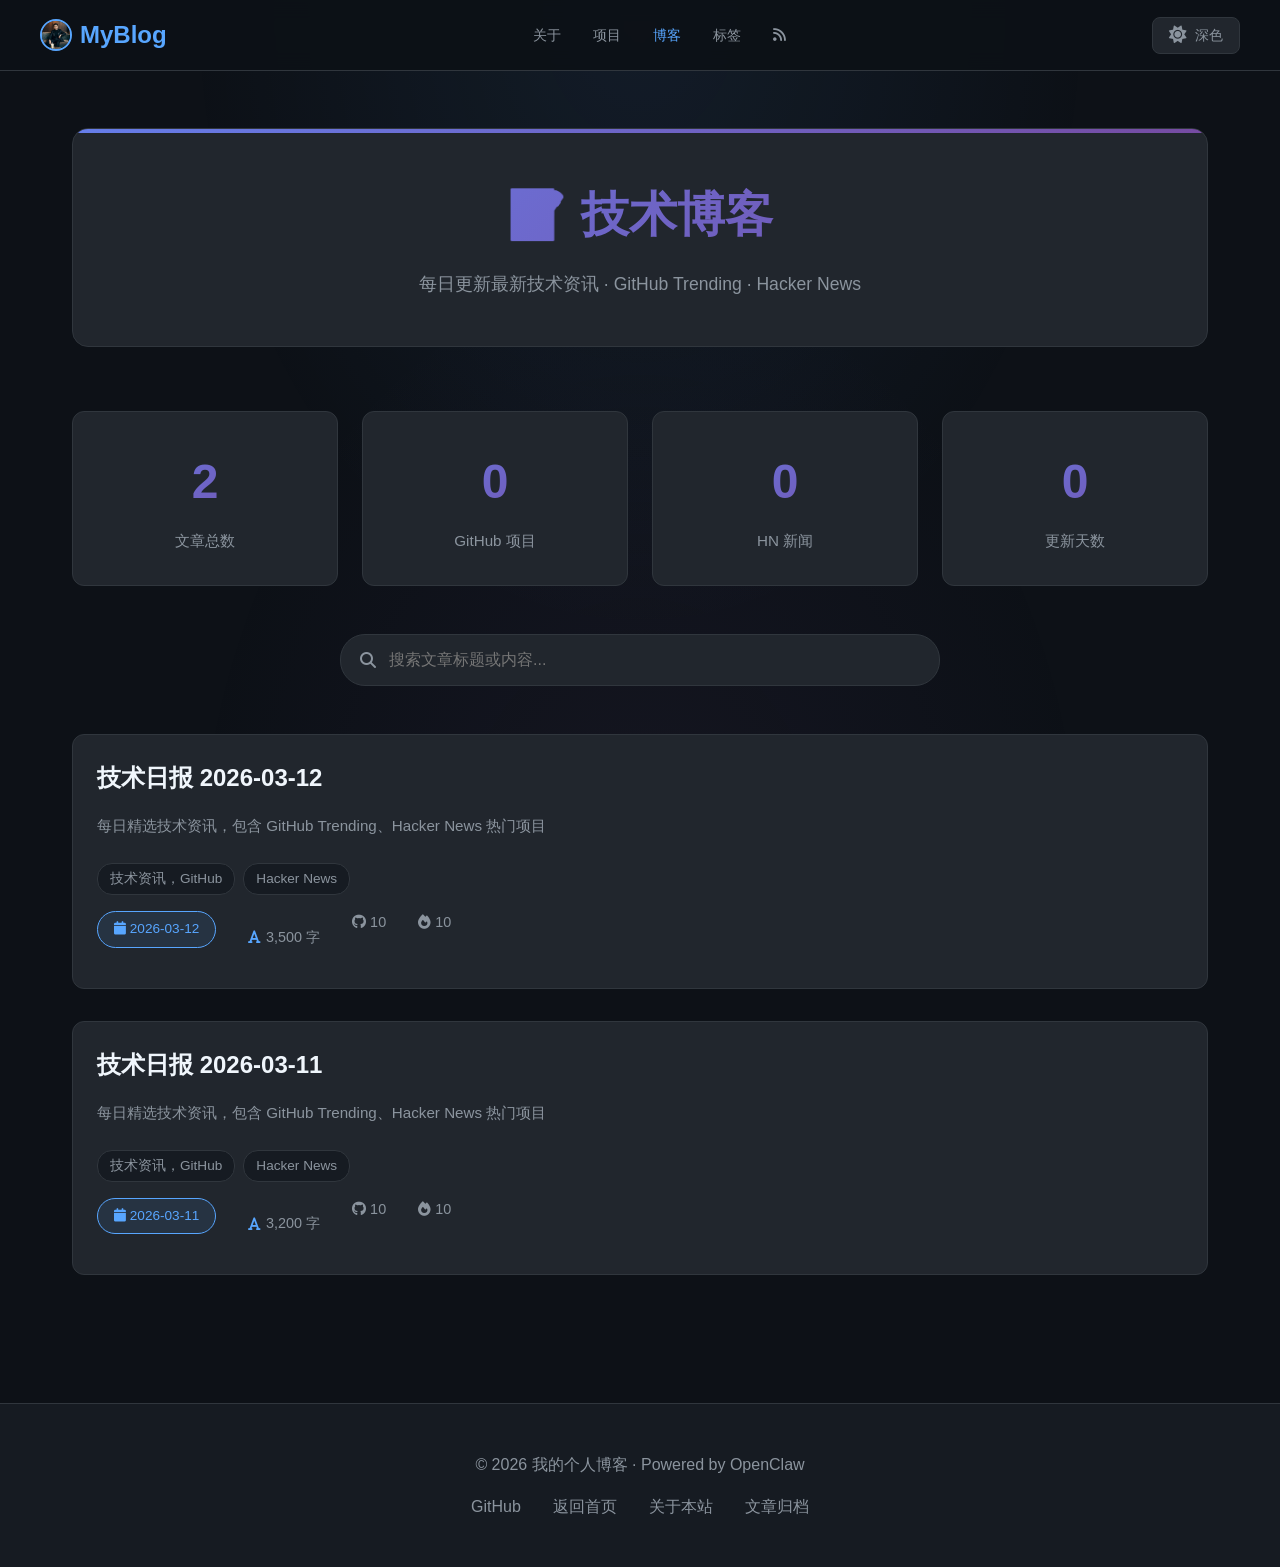
==== commit 4b3a8034: "fix: 紧急修复博客列表加载和主题切换 - 创建 js/blog.js 专门处理博客列表页面 - 恢复博客加载功能（loadBlogPosts） - 恢复主题切换功能 - 恢复搜索功能 - 恢复统计" ====
--- a/blog/index.html
+++ b/blog/index.html
@@ -520,6 +520,6 @@
     </footer>
 
     <!-- 功能由 js/main.js 提供 -->
-    <script src="../js/main.js"></script>
+    <script src="../js/blog.js"></script>
 </body>
 </html>
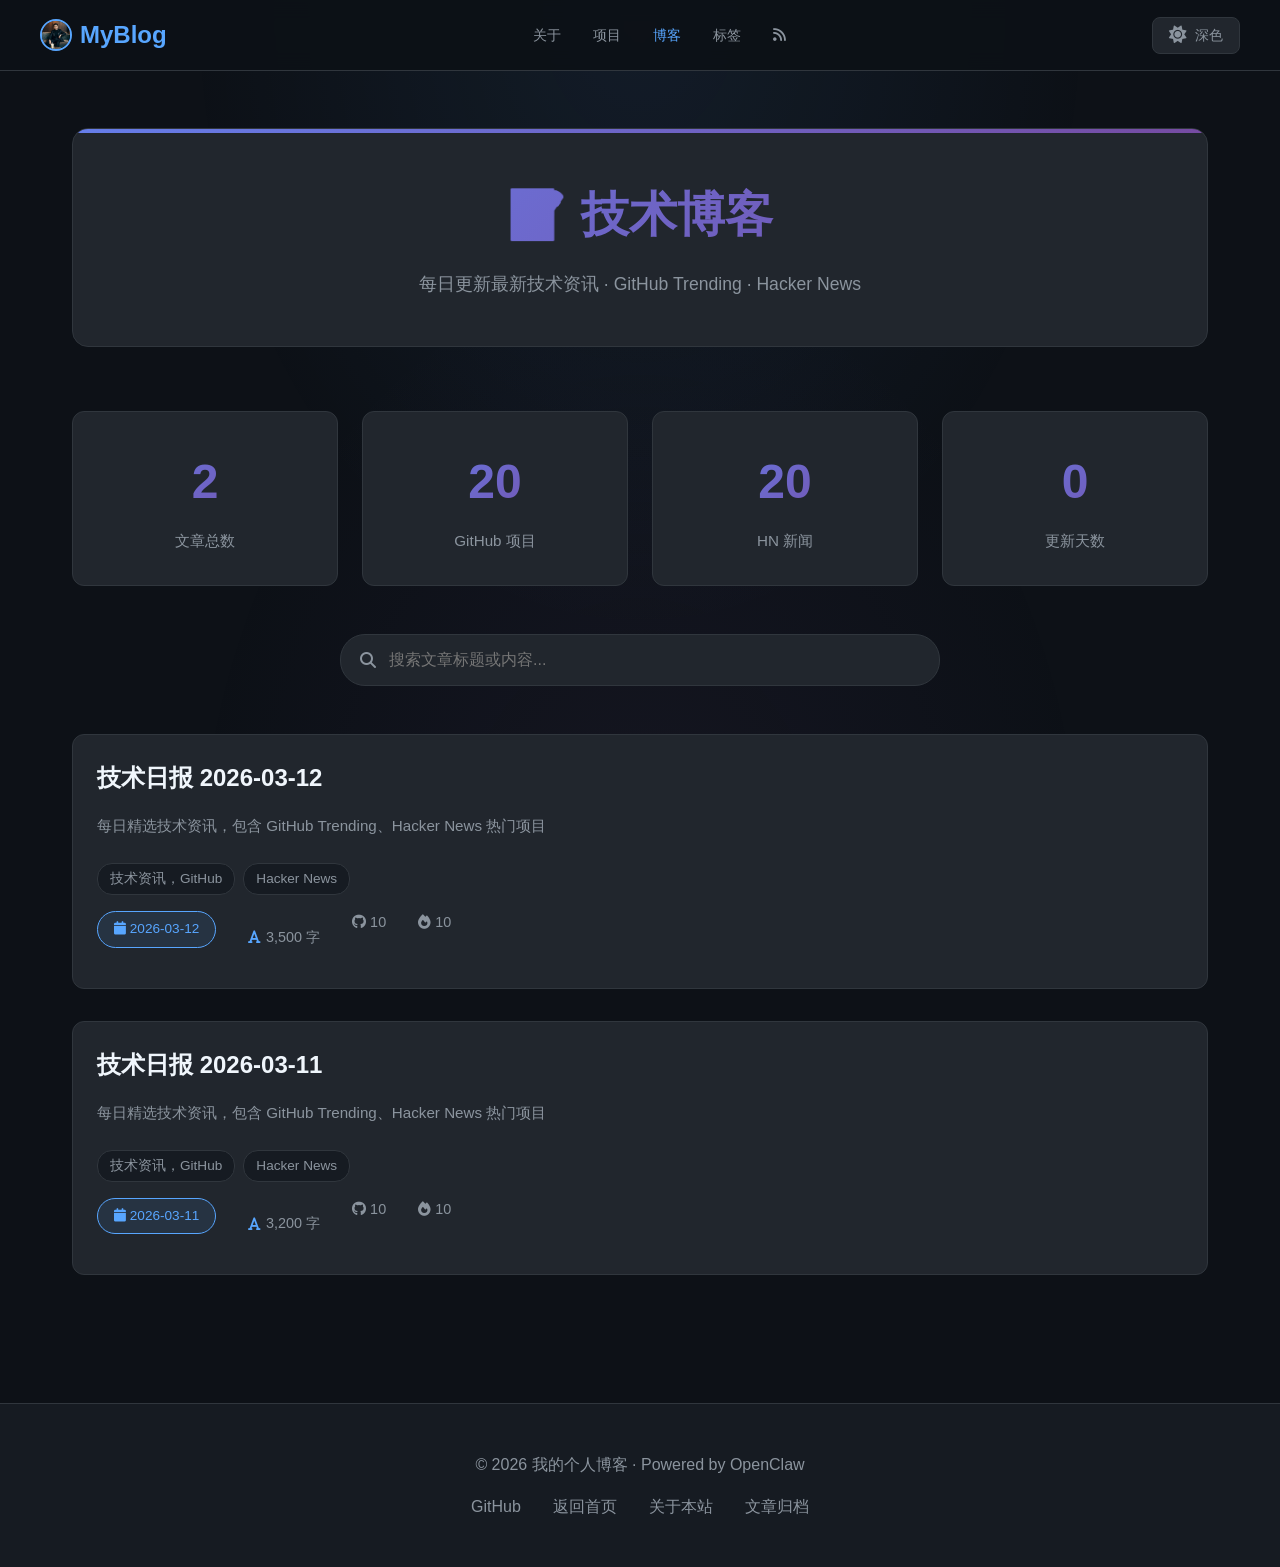
==== commit d5d23fb9: "fix: 添加页面加载进度条到博客列表页" ====
--- a/blog/index.html
+++ b/blog/index.html
@@ -444,6 +444,9 @@
     </style>
 </head>
 <body>
+    <!-- 页面加载进度条 -->
+    <div class="page-progress" id="page-progress"></div>
+    
     <!-- 导航栏 -->
     <nav id="navbar">
         <div class="nav-container">
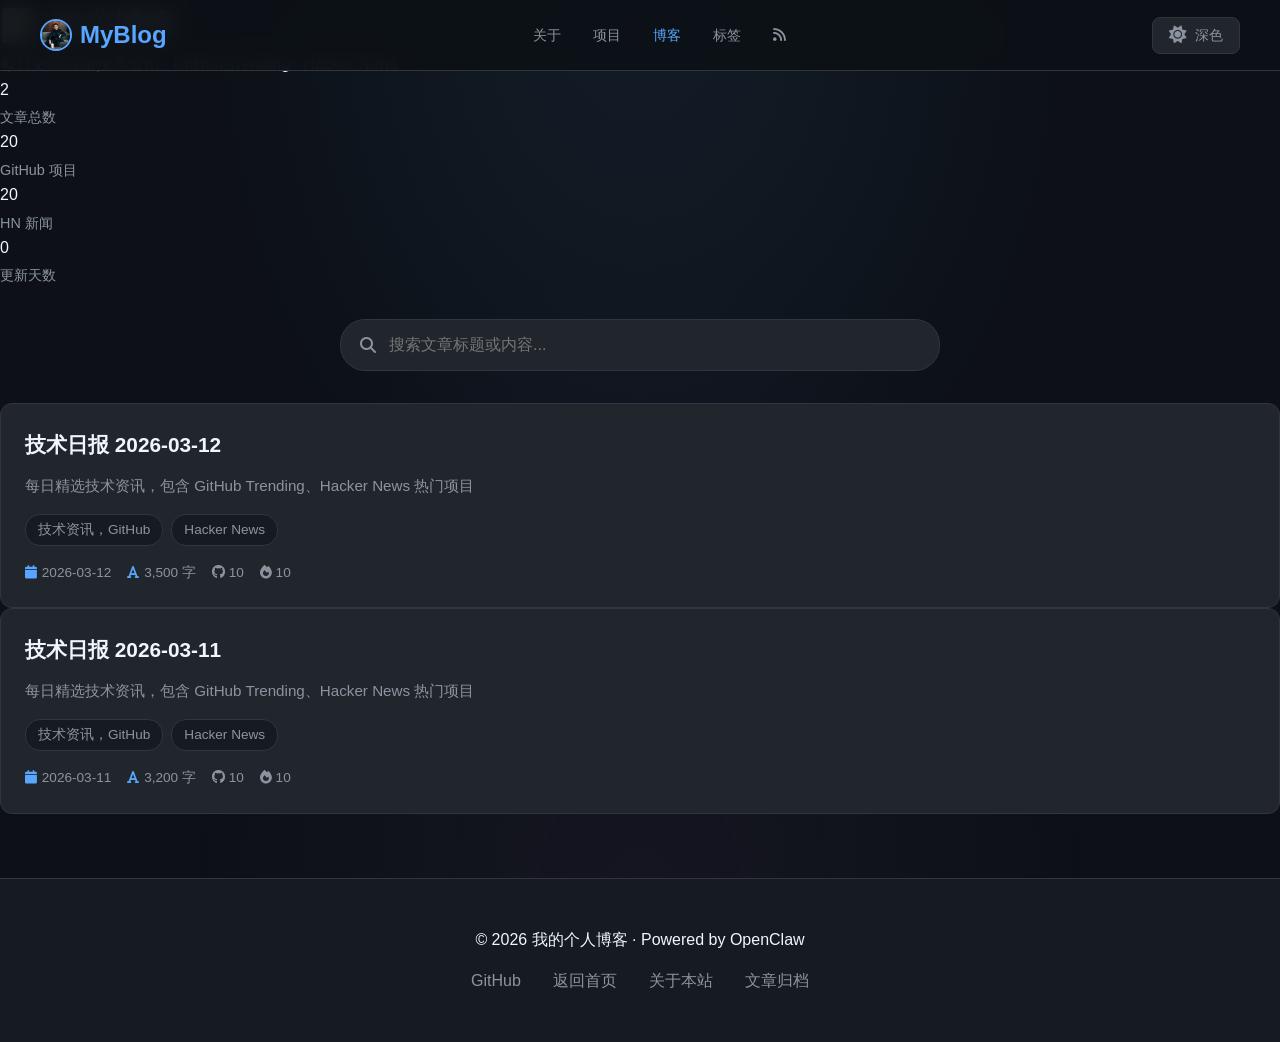
==== commit ddb6cbd6: "fix: 删除博客列表页内联样式 让主题切换正常工作 - 删除 428 行内联<style>块 - 使用外部 css/main.css - 主题变量可以正常切换" ====
--- a/blog/index.html
+++ b/blog/index.html
@@ -13,435 +13,6 @@
     <title>技术博客 | Tech Blog</title>
     <link rel="stylesheet" href="https://cdnjs.cloudflare.com/ajax/libs/font-awesome/6.4.0/css/all.min.css">
     <link rel="stylesheet" href="../css/main.css">
-    <style>
-        * { margin: 0; padding: 0; box-sizing: border-box; }
-        
-        :root {
-            --bg-primary: #0d1117;
-            --bg-secondary: #161b22;
-            --bg-card: #21262d;
-            --text-primary: #f0f6fc;
-            --text-secondary: #8b949e;
-            --accent: #58a6ff;
-            --accent-hover: #79c0ff;
-            --border: #30363d;
-            --gradient: linear-gradient(135deg, #667eea 0%, #764ba2 100%);
-            --success: #3fb950;
-        }
-        
-        body {
-            font-family: -apple-system, BlinkMacSystemFont, 'Segoe UI', 'PingFang SC', 'Hiragino Sans GB', 'Microsoft YaHei', sans-serif;
-            background: var(--bg-primary);
-            color: var(--text-primary);
-            line-height: 1.6;
-            overflow-x: hidden;
-        }
-        
-        /* 背景动画 */
-        body::before {
-            content: '';
-            position: fixed;
-            top: 0;
-            left: 0;
-            width: 100%;
-            height: 100%;
-            background: 
-                radial-gradient(ellipse at top, rgba(88, 166, 255, 0.08) 0%, transparent 50%),
-                radial-gradient(ellipse at bottom, rgba(118, 75, 162, 0.08) 0%, transparent 50%);
-            pointer-events: none;
-            z-index: -1;
-        }
-        
-        /* 导航栏 */
-        nav {
-            position: fixed;
-            top: 0;
-            width: 100%;
-            background: rgba(13, 17, 23, 0.95);
-            backdrop-filter: blur(10px);
-            border-bottom: 1px solid var(--border);
-            z-index: 1000;
-            padding: 1rem 2rem;
-            transition: all 0.3s;
-        }
-        
-        nav.scrolled {
-            box-shadow: 0 4px 20px rgba(0, 0, 0, 0.3);
-        }
-        
-        .nav-container {
-            max-width: 1200px;
-            margin: 0 auto;
-            display: flex;
-            justify-content: space-between;
-            align-items: center;
-        }
-        
-        .logo {
-            font-size: 1.5rem;
-            font-weight: bold;
-            color: var(--accent);
-            text-decoration: none;
-            display: flex;
-            align-items: center;
-            gap: 0.5rem;
-            transition: transform 0.3s;
-        }
-        
-        .logo:hover {
-            transform: translateX(-5px);
-        }
-        
-        .nav-links {
-            display: flex;
-            gap: 2rem;
-            list-style: none;
-        }
-        
-        .nav-links a {
-            color: var(--text-secondary);
-            text-decoration: none;
-            transition: all 0.3s;
-            position: relative;
-        }
-        
-        .nav-links a::after {
-            content: '';
-            position: absolute;
-            bottom: -5px;
-            left: 0;
-            width: 0;
-            height: 2px;
-            background: var(--gradient);
-            transition: width 0.3s;
-        }
-        
-        .nav-links a:hover {
-            color: var(--accent);
-        }
-        
-        .nav-links a:hover::after {
-            width: 100%;
-        }
-        
-        /* 主题切换按钮 */
-        .theme-toggle {
-            display: flex;
-            align-items: center;
-            gap: 0.5rem;
-            padding: 0.5rem 1rem;
-            background: var(--bg-card);
-            border: 1px solid var(--border);
-            border-radius: 8px;
-            color: var(--text-secondary);
-            cursor: pointer;
-            transition: all 0.3s;
-            font-size: 0.9rem;
-        }
-        
-        .theme-toggle:hover {
-            background: var(--accent);
-            color: var(--bg-primary);
-            border-color: var(--accent);
-        }
-        
-        /* 主容器 */
-        .container {
-            max-width: 1200px;
-            margin: 0 auto;
-            padding: 8rem 2rem 4rem;
-        }
-        
-        /* 页面头部 */
-        .page-header {
-            text-align: center;
-            margin-bottom: 4rem;
-            padding: 3rem 2rem;
-            background: var(--bg-card);
-            border: 1px solid var(--border);
-            border-radius: 16px;
-            position: relative;
-            overflow: hidden;
-        }
-        
-        .page-header::before {
-            content: '';
-            position: absolute;
-            top: 0;
-            left: 0;
-            right: 0;
-            height: 4px;
-            background: var(--gradient);
-        }
-        
-        .page-header h1 {
-            font-size: 3rem;
-            background: var(--gradient);
-            -webkit-background-clip: text;
-            -webkit-text-fill-color: transparent;
-            background-clip: text;
-            margin-bottom: 1rem;
-        }
-        
-        .page-header p {
-            color: var(--text-secondary);
-            font-size: 1.1rem;
-        }
-        
-        /* 统计卡片 */
-        .stats {
-            display: grid;
-            grid-template-columns: repeat(auto-fit, minmax(200px, 1fr));
-            gap: 1.5rem;
-            margin-bottom: 3rem;
-        }
-        
-        .stat-card {
-            background: var(--bg-card);
-            border: 1px solid var(--border);
-            border-radius: 12px;
-            padding: 2rem;
-            text-align: center;
-            transition: all 0.3s;
-            position: relative;
-            overflow: hidden;
-        }
-        
-        .stat-card::before {
-            content: '';
-            position: absolute;
-            top: 0;
-            left: 0;
-            right: 0;
-            height: 3px;
-            background: var(--gradient);
-            transform: scaleX(0);
-            transition: transform 0.3s;
-        }
-        
-        .stat-card:hover {
-            transform: translateY(-5px);
-            border-color: var(--accent);
-        }
-        
-        .stat-card:hover::before {
-            transform: scaleX(1);
-        }
-        
-        .stat-number {
-            font-size: 3rem;
-            font-weight: bold;
-            background: var(--gradient);
-            -webkit-background-clip: text;
-            -webkit-text-fill-color: transparent;
-            background-clip: text;
-        }
-        
-        .stat-label {
-            color: var(--text-secondary);
-            margin-top: 0.5rem;
-            font-size: 0.95rem;
-        }
-        
-        /* 搜索框 */
-        .search-box {
-            max-width: 600px;
-            margin: 0 auto 3rem;
-            position: relative;
-        }
-        
-        .search-input {
-            width: 100%;
-            padding: 1rem 1.5rem 1rem 3rem;
-            background: var(--bg-card);
-            border: 1px solid var(--border);
-            border-radius: 12px;
-            color: var(--text-primary);
-            font-size: 1rem;
-            transition: all 0.3s;
-        }
-        
-        .search-input:focus {
-            outline: none;
-            border-color: var(--accent);
-            box-shadow: 0 0 0 3px rgba(88, 166, 255, 0.1);
-        }
-        
-        .search-icon {
-            position: absolute;
-            left: 1rem;
-            top: 50%;
-            transform: translateY(-50%);
-            color: var(--text-secondary);
-        }
-        
-        /* 博客列表 */
-        .blog-list {
-            display: grid;
-            gap: 2rem;
-        }
-        
-        .blog-item {
-            background: var(--bg-card);
-            border: 1px solid var(--border);
-            border-radius: 12px;
-            padding: 2rem;
-            transition: all 0.3s;
-            position: relative;
-            overflow: hidden;
-        }
-        
-        .blog-item::before {
-            content: '';
-            position: absolute;
-            left: 0;
-            top: 0;
-            bottom: 0;
-            width: 4px;
-            background: var(--gradient);
-            transform: scaleY(0);
-            transition: transform 0.3s;
-        }
-        
-        .blog-item:hover {
-            border-color: var(--accent);
-            transform: translateX(10px);
-        }
-        
-        .blog-item:hover::before {
-            transform: scaleY(1);
-        }
-        
-        .blog-date {
-            display: inline-block;
-            padding: 0.4rem 1rem;
-            background: rgba(88, 166, 255, 0.1);
-            border: 1px solid var(--accent);
-            border-radius: 20px;
-            color: var(--accent);
-            font-size: 0.85rem;
-            margin-bottom: 1rem;
-        }
-        
-        .blog-title {
-            font-size: 1.5rem;
-            margin-bottom: 1rem;
-            color: var(--text-primary);
-            transition: color 0.3s;
-        }
-        
-        .blog-item:hover .blog-title {
-            color: var(--accent);
-        }
-        
-        .blog-excerpt {
-            color: var(--text-secondary);
-            margin-bottom: 1.5rem;
-            line-height: 1.7;
-        }
-        
-        .blog-meta {
-            display: flex;
-            gap: 2rem;
-            color: var(--text-secondary);
-            font-size: 0.9rem;
-            flex-wrap: wrap;
-        }
-        
-        .meta-item {
-            display: flex;
-            align-items: center;
-            gap: 0.5rem;
-        }
-        
-        .read-more {
-            display: inline-flex;
-            align-items: center;
-            gap: 0.5rem;
-            margin-top: 1.5rem;
-            color: var(--accent);
-            text-decoration: none;
-            font-weight: 500;
-            transition: all 0.3s;
-        }
-        
-        .read-more:hover {
-            color: var(--accent-hover);
-            gap: 1rem;
-        }
-        
-        /* 空状态 */
-        .empty-state {
-            text-align: center;
-            padding: 4rem 2rem;
-            color: var(--text-secondary);
-        }
-        
-        .empty-state i {
-            font-size: 4rem;
-            margin-bottom: 1rem;
-            opacity: 0.5;
-        }
-        
-        /* 页脚 */
-        footer {
-            background: var(--bg-secondary);
-            border-top: 1px solid var(--border);
-            padding: 3rem 2rem;
-            text-align: center;
-            margin-top: 4rem;
-        }
-        
-        footer p {
-            color: var(--text-secondary);
-        }
-        
-        .footer-links {
-            display: flex;
-            justify-content: center;
-            gap: 2rem;
-            margin-top: 1rem;
-        }
-        
-        .footer-links a {
-            color: var(--text-secondary);
-            text-decoration: none;
-            transition: color 0.3s;
-        }
-        
-        .footer-links a:hover {
-            color: var(--accent);
-        }
-        
-        /* 响应式 */
-        @media (max-width: 768px) {
-            .page-header h1 { font-size: 2rem; }
-            .nav-links { display: none; }
-            .stats { grid-template-columns: 1fr; }
-            .blog-meta { flex-direction: column; gap: 0.5rem; }
-            .container { padding: 6rem 1rem 2rem; }
-        }
-        
-        /* 加载动画 */
-        .loading {
-            text-align: center;
-            padding: 4rem;
-        }
-        
-        .loading-spinner {
-            width: 50px;
-            height: 50px;
-            border: 3px solid var(--border);
-            border-top-color: var(--accent);
-            border-radius: 50%;
-            animation: spin 1s linear infinite;
-            margin: 0 auto 1rem;
-        }
-        
-        @keyframes spin {
-            to { transform: rotate(360deg); }
-        }
-    </style>
 </head>
 <body>
     <!-- 页面加载进度条 -->
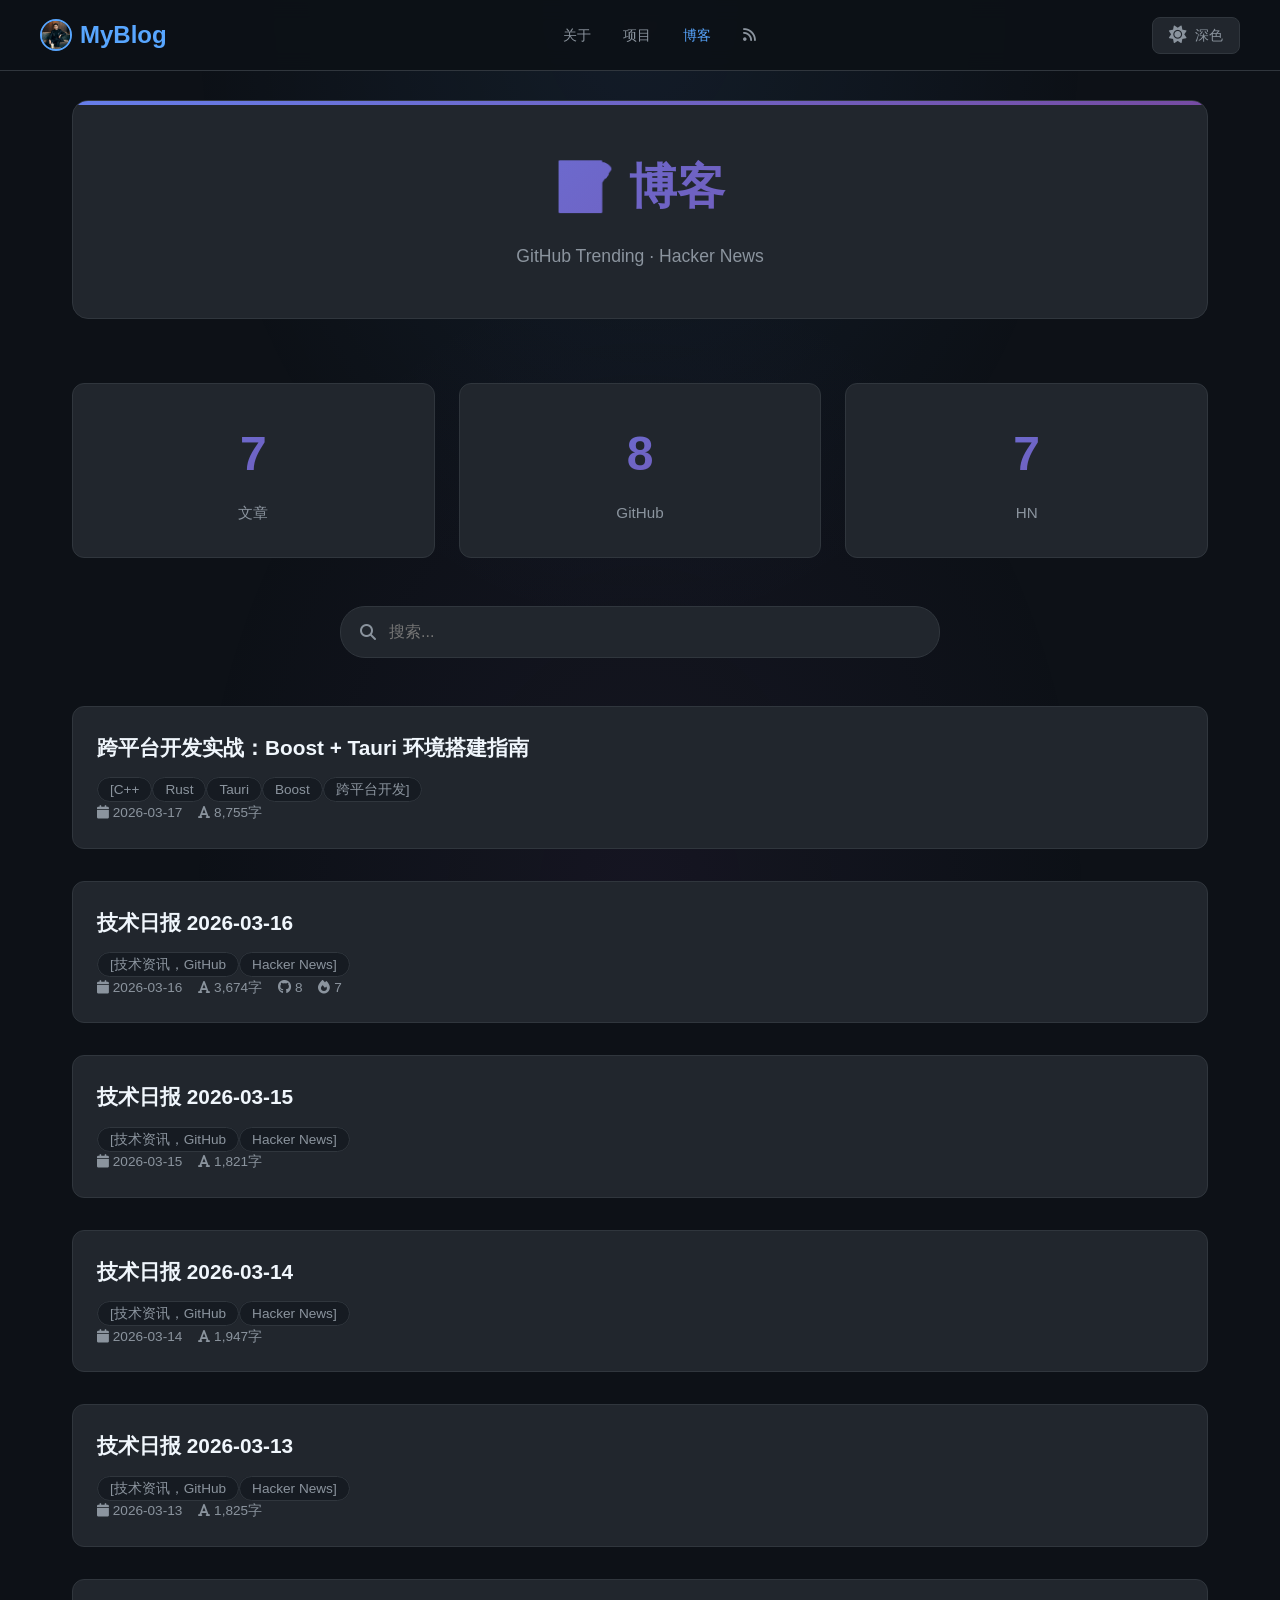
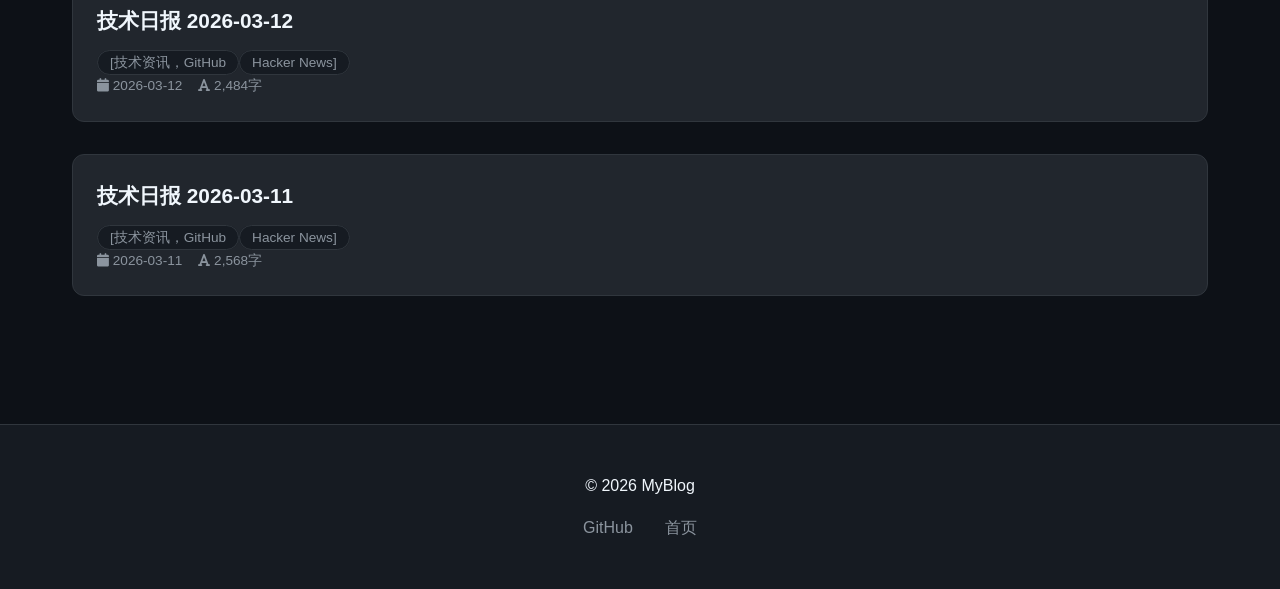
==== commit 6ad1db9b: "feat: 博客更新 + 代码优化 - 新增技术文章：Boost+Tauri 跨平台开发实战 - 优化博客列表和文章页面 - 清理冗余文件 - 代码重构和优化" ====
--- a/blog/index.html
+++ b/blog/index.html
@@ -1,99 +1 @@
-<!DOCTYPE html>
-<html lang="zh-CN">
-<head>
-    <meta charset="UTF-8">
-    <meta name="viewport" content="width=device-width, initial-scale=1.0">
-    <meta name="ngrok-skip-browser-warning" content="true">
-    <meta name="description" content="技术博客文章列表 - 每日更新 GitHub Trending 和 Hacker News 热门项目">
-    <meta name="keywords" content="技术博客，GitHub, Hacker News, 文章列表">
-    <meta property="og:title" content="技术博客 | Tech Blog">
-    <meta property="og:description" content="每日更新技术资讯">
-    <meta property="og:type" content="website">
-    <link rel="icon" type="image/svg+xml" href="/favicon.svg">
-    <title>技术博客 | Tech Blog</title>
-    <link rel="stylesheet" href="https://cdnjs.cloudflare.com/ajax/libs/font-awesome/6.4.0/css/all.min.css">
-    <link rel="stylesheet" href="../css/main.css">
-</head>
-<body>
-    <!-- 页面加载进度条 -->
-    <div class="page-progress" id="page-progress"></div>
-    
-    <!-- 导航栏 -->
-    <nav id="navbar">
-        <div class="nav-container">
-            <a href="../index.html" class="logo">
-                <img src="../avatar.jpg" alt="Logo" style="width: 32px; height: 32px; border-radius: 50%; border: 2px solid var(--accent);">
-                <span>MyBlog</span>
-            </a>
-            <ul class="nav-links">
-                <li><a href="../index.html#about">关于</a></li>
-                <li><a href="../index.html#projects">项目</a></li>
-                <li><a href="index.html" style="color: var(--accent);">博客</a></li>
-                <li><a href="tags.html">标签</a></li>
-                <li><a href="../rss.xml" target="_blank" title="RSS 订阅"><i class="fas fa-rss"></i></a></li>
-            </ul>
-            <button class="theme-toggle" id="theme-toggle" title="切换主题 (T)">
-                <i class="fas fa-sun"></i>
-                <i class="fas fa-moon"></i>
-                <span id="theme-text">深色</span>
-            </button>
-        </div>
-    </nav>
-
-    <div class="container">
-        <!-- 页面头部 -->
-        <header class="page-header">
-            <h1>📝 技术博客</h1>
-            <p>每日更新最新技术资讯 · GitHub Trending · Hacker News</p>
-        </header>
-
-        <!-- 统计卡片 -->
-        <div class="stats">
-            <div class="stat-card">
-                <div class="stat-number" id="total-posts">0</div>
-                <div class="stat-label">文章总数</div>
-            </div>
-            <div class="stat-card">
-                <div class="stat-number" id="total-github">0</div>
-                <div class="stat-label">GitHub 项目</div>
-            </div>
-            <div class="stat-card">
-                <div class="stat-number" id="total-hn">0</div>
-                <div class="stat-label">HN 新闻</div>
-            </div>
-            <div class="stat-card">
-                <div class="stat-number" id="update-days">0</div>
-                <div class="stat-label">更新天数</div>
-            </div>
-        </div>
-
-        <!-- 搜索框 -->
-        <div class="search-box">
-            <i class="fas fa-search search-icon"></i>
-            <input type="text" class="search-input" id="search-input" placeholder="搜索文章标题或内容...">
-        </div>
-
-        <!-- 博客列表 -->
-        <div class="blog-list" id="blog-list">
-            <div class="loading">
-                <div class="loading-spinner"></div>
-                <p>正在加载文章列表...</p>
-            </div>
-        </div>
-    </div>
-
-    <!-- 页脚 -->
-    <footer>
-        <p>© 2026 我的个人博客 · Powered by OpenClaw</p>
-        <div class="footer-links">
-            <a href="https://github.com/JiGuilin" target="_blank">GitHub</a>
-            <a href="../index.html#blog">返回首页</a>
-            <a href="README.md" target="_blank">关于本站</a>
-            <a href="archive.html">文章归档</a>
-        </div>
-    </footer>
-
-    <!-- 功能由 js/main.js 提供 -->
-    <script src="../js/blog.js"></script>
-</body>
-</html>
+<!DOCTYPE html><html lang="zh-CN"><head><meta charset="UTF-8"><meta name="viewport" content="width=device-width,initial-scale=1"><meta http-equiv="Cache-Control" content="no-cache"><meta name="description" content="技术博客 - GitHub Trending & Hacker News"><link rel="icon" href="/favicon.svg"><title>博客</title><link rel="stylesheet" href="https://cdnjs.cloudflare.com/ajax/libs/font-awesome/6.4.0/css/all.min.css"><link rel="stylesheet" href="../css/main.css"></head><body><nav id="navbar"><div class="nav-container"><a href="../index.html" class="logo"><img src="../avatar.jpg" style="width:32px;height:32px;border-radius:50%;border:2px solid var(--accent)"><span>MyBlog</span></a><ul class="nav-links"><li><a href="../index.html#about">关于</a></li><li><a href="../index.html#projects">项目</a></li><li><a href="index.html" style="color:var(--accent)">博客</a></li><li><a href="../rss.xml" target="_blank"><i class="fas fa-rss"></i></a></li></ul><button class="theme-toggle" id="theme-toggle"><i class="fas fa-sun"></i><i class="fas fa-moon"></i><span id="theme-text">深色</span></button></div></nav><div class="container"><header class="page-header"><h1>📝 博客</h1><p>GitHub Trending · Hacker News</p></header><div class="stats"><div class="stat-card"><div class="stat-number" id="total-posts">0</div><div class="stat-label">文章</div></div><div class="stat-card"><div class="stat-number" id="total-github">0</div><div class="stat-label">GitHub</div></div><div class="stat-card"><div class="stat-number" id="total-hn">0</div><div class="stat-label">HN</div></div></div><div class="search-box"><i class="fas fa-search"></i><input type="text" class="search-input" id="search-input" placeholder="搜索..."></div><div class="blog-list" id="blog-list"><div class="loading"><div class="loading-spinner"></div><p>加载中...</p></div></div></div><footer><p>© 2026 MyBlog</p><div class="footer-links"><a href="https://github.com/JiGuilin" target="_blank">GitHub</a><a href="../index.html">首页</a></div></footer><script src="../js/utils.js"></script><script src="../js/blog.js?v=3"></script></body></html>
--- a/css/main.css
+++ b/css/main.css
@@ -19,6 +19,7 @@
     --code-bg: #1f2428;
     --gradient: linear-gradient(135deg, #667eea 0%, #764ba2 100%);
     --shadow: rgba(0, 0, 0, 0.3);
+    --success: #3fb850;
 }
 
 /* 亮色主题 */
@@ -1095,3 +1096,168 @@
     .stats-bar { flex-direction: column; gap: 1.5rem; }
     .search-box { margin: 1rem; }
 }
+
+/* ========== 博客列表页样式 ========== */
+
+/* 页面头部 */
+.page-header {
+    text-align: center;
+    margin-bottom: 4rem;
+    padding: 3rem 2rem;
+    background: var(--bg-card);
+    border: 1px solid var(--border);
+    border-radius: 16px;
+    position: relative;
+    overflow: hidden;
+}
+
+.page-header::before {
+    content: '';
+    position: absolute;
+    top: 0;
+    left: 0;
+    right: 0;
+    height: 4px;
+    background: var(--gradient);
+}
+
+.page-header h1 {
+    font-size: 3rem;
+    background: var(--gradient);
+    -webkit-background-clip: text;
+    -webkit-text-fill-color: transparent;
+    background-clip: text;
+    margin-bottom: 1rem;
+}
+
+.page-header p {
+    color: var(--text-secondary);
+    font-size: 1.1rem;
+}
+
+/* 统计卡片 */
+.stats {
+    display: grid;
+    grid-template-columns: repeat(auto-fit, minmax(200px, 1fr));
+    gap: 1.5rem;
+    margin-bottom: 3rem;
+}
+
+.stat-card {
+    background: var(--bg-card);
+    border: 1px solid var(--border);
+    border-radius: 12px;
+    padding: 2rem;
+    text-align: center;
+    transition: all 0.3s;
+    position: relative;
+    overflow: hidden;
+}
+
+.stat-card::before {
+    content: '';
+    position: absolute;
+    top: 0;
+    left: 0;
+    right: 0;
+    height: 3px;
+    background: var(--gradient);
+    transform: scaleX(0);
+    transition: transform 0.3s;
+}
+
+.stat-card:hover {
+    transform: translateY(-5px);
+    border-color: var(--accent);
+}
+
+.stat-card:hover::before {
+    transform: scaleX(1);
+}
+
+.stat-number {
+    font-size: 3rem;
+    font-weight: bold;
+    background: var(--gradient);
+    -webkit-background-clip: text;
+    -webkit-text-fill-color: transparent;
+    background-clip: text;
+}
+
+.stat-label {
+    color: var(--text-secondary);
+    margin-top: 0.5rem;
+    font-size: 0.95rem;
+}
+
+/* 博客列表 */
+.blog-list {
+    display: grid;
+    gap: 2rem;
+}
+
+/* 搜索框 */
+.search-box {
+    max-width: 600px;
+    margin: 0 auto 3rem;
+    position: relative;
+}
+
+.search-input {
+    width: 100%;
+    padding: 1rem 1.5rem 1rem 3rem;
+    background: var(--bg-card);
+    border: 1px solid var(--border);
+    border-radius: 12px;
+    color: var(--text-primary);
+    font-size: 1rem;
+    transition: all 0.3s;
+}
+
+.search-input:focus {
+    outline: none;
+    border-color: var(--accent);
+    box-shadow: 0 0 0 3px rgba(88, 166, 255, 0.1);
+}
+
+.search-icon {
+    position: absolute;
+    left: 1rem;
+    top: 50%;
+    transform: translateY(-50%);
+    color: var(--text-secondary);
+}
+
+/* 加载状态 */
+.loading {
+    text-align: center;
+    padding: 4rem 2rem;
+}
+
+.loading-spinner {
+    width: 40px;
+    height: 40px;
+    border: 4px solid var(--border);
+    border-top-color: var(--accent);
+    border-radius: 50%;
+    animation: spin 1s linear infinite;
+    margin: 0 auto 1rem;
+}
+
+@keyframes spin {
+    to { transform: rotate(360deg); }
+}
+
+/* 响应式 */
+@media (max-width: 768px) {
+    .page-header h1 { font-size: 2rem; }
+    .stats { grid-template-columns: repeat(2, 1fr); }
+    .blog-meta { flex-direction: column; gap: 0.5rem; }
+}
+
+/* 主容器 - 避免被固定导航栏遮挡 */
+.container {
+    max-width: 1200px;
+    margin: 0 auto;
+    padding: 100px 2rem 4rem;
+}
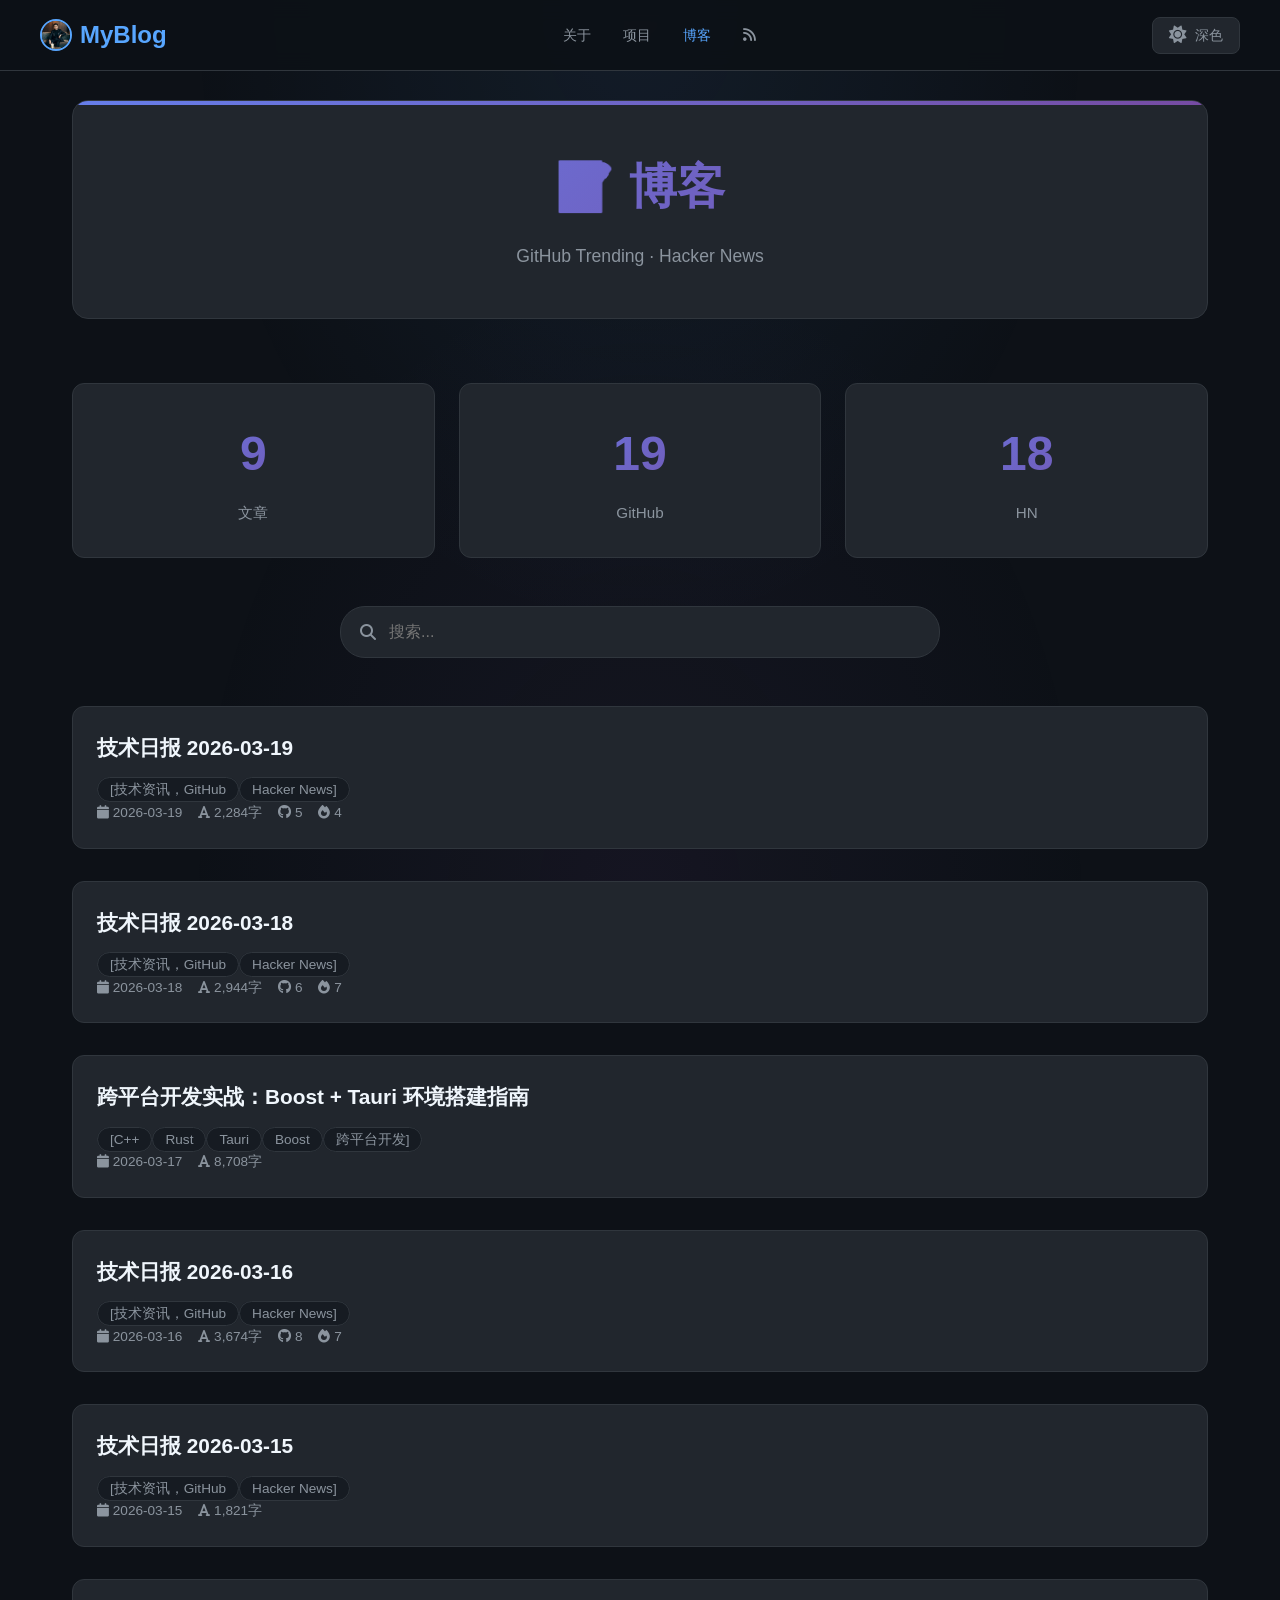
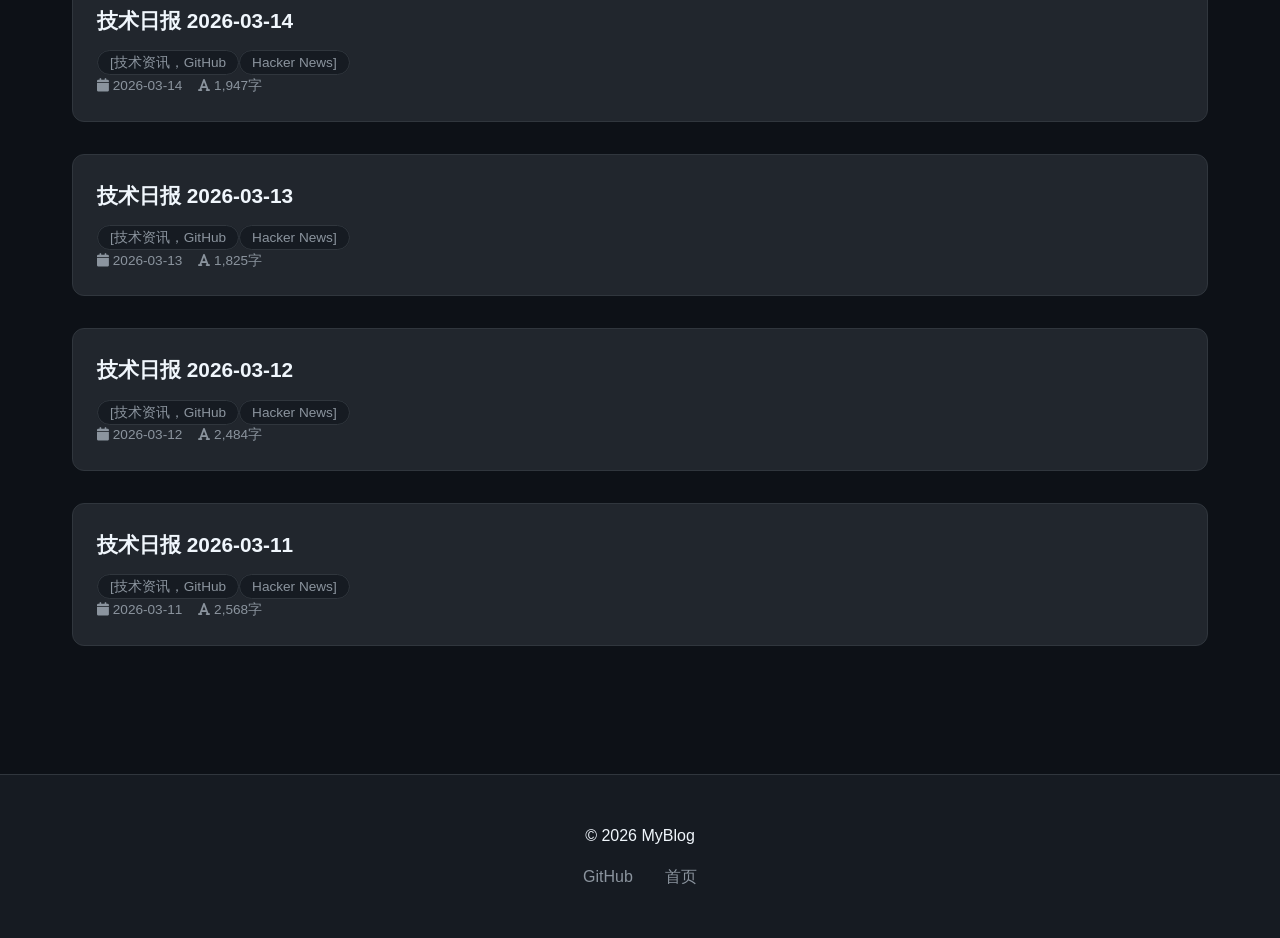
==== commit 1244b06e: "feat: SEO 优化 - 添加 Open Graph、Twitter Card、结构化数据和 favicon" ====
--- a/blog/index.html
+++ b/blog/index.html
@@ -1 +1 @@
-<!DOCTYPE html><html lang="zh-CN"><head><meta charset="UTF-8"><meta name="viewport" content="width=device-width,initial-scale=1"><meta http-equiv="Cache-Control" content="no-cache"><meta name="description" content="技术博客 - GitHub Trending & Hacker News"><link rel="icon" href="/favicon.svg"><title>博客</title><link rel="stylesheet" href="https://cdnjs.cloudflare.com/ajax/libs/font-awesome/6.4.0/css/all.min.css"><link rel="stylesheet" href="../css/main.css"></head><body><nav id="navbar"><div class="nav-container"><a href="../index.html" class="logo"><img src="../avatar.jpg" style="width:32px;height:32px;border-radius:50%;border:2px solid var(--accent)"><span>MyBlog</span></a><ul class="nav-links"><li><a href="../index.html#about">关于</a></li><li><a href="../index.html#projects">项目</a></li><li><a href="index.html" style="color:var(--accent)">博客</a></li><li><a href="../rss.xml" target="_blank"><i class="fas fa-rss"></i></a></li></ul><button class="theme-toggle" id="theme-toggle"><i class="fas fa-sun"></i><i class="fas fa-moon"></i><span id="theme-text">深色</span></button></div></nav><div class="container"><header class="page-header"><h1>📝 博客</h1><p>GitHub Trending · Hacker News</p></header><div class="stats"><div class="stat-card"><div class="stat-number" id="total-posts">0</div><div class="stat-label">文章</div></div><div class="stat-card"><div class="stat-number" id="total-github">0</div><div class="stat-label">GitHub</div></div><div class="stat-card"><div class="stat-number" id="total-hn">0</div><div class="stat-label">HN</div></div></div><div class="search-box"><i class="fas fa-search"></i><input type="text" class="search-input" id="search-input" placeholder="搜索..."></div><div class="blog-list" id="blog-list"><div class="loading"><div class="loading-spinner"></div><p>加载中...</p></div></div></div><footer><p>© 2026 MyBlog</p><div class="footer-links"><a href="https://github.com/JiGuilin" target="_blank">GitHub</a><a href="../index.html">首页</a></div></footer><script src="../js/utils.js"></script><script src="../js/blog.js?v=3"></script></body></html>
+<!DOCTYPE html><html lang="zh-CN"><head><meta charset="UTF-8"><meta name="viewport" content="width=device-width,initial-scale=1"><meta http-equiv="Cache-Control" content="no-cache"><meta name="description" content="技术博客 - GitHub Trending & Hacker News 每日精选"><meta name="keywords" content="技术博客，GitHub Trending, Hacker News, 技术日报"><meta name="theme-color" content="#161b22"><meta property="og:title" content="技术博客 | Tech Blog"><meta property="og:description" content="每日精选 GitHub Trending 和 Hacker News 技术资讯"><meta property="og:type" content="website"><meta property="og:url" content="https://imply-carotidal-velda.ngrok-free.dev/blog/"><meta property="og:image" content="https://placehold.co/1200x630/161b22/58a6ff?text=Tech+Blog&font=montserrat"><meta name="twitter:card" content="summary_large_image"><meta name="twitter:title" content="技术博客 | Tech Blog"><meta name="twitter:description" content="每日精选 GitHub Trending 和 Hacker News 技术资讯"><meta name="twitter:image" content="https://placehold.co/1200x630/161b22/58a6ff?text=Tech+Blog&font=montserrat"><link rel="icon" href="/favicon.svg"><link rel="apple-touch-icon" href="../avatar.jpg"><title>博客 | Tech Blog</title><link rel="stylesheet" href="https://cdnjs.cloudflare.com/ajax/libs/font-awesome/6.4.0/css/all.min.css"><link rel="stylesheet" href="../css/main.css"></head><body><nav id="navbar"><div class="nav-container"><a href="../index.html" class="logo"><img src="../avatar.jpg" style="width:32px;height:32px;border-radius:50%;border:2px solid var(--accent)"><span>MyBlog</span></a><ul class="nav-links"><li><a href="../index.html#about">关于</a></li><li><a href="../index.html#projects">项目</a></li><li><a href="index.html" style="color:var(--accent)">博客</a></li><li><a href="../rss.xml" target="_blank"><i class="fas fa-rss"></i></a></li></ul><button class="theme-toggle" id="theme-toggle"><i class="fas fa-sun"></i><i class="fas fa-moon"></i><span id="theme-text">深色</span></button></div></nav><div class="container"><header class="page-header"><h1>📝 博客</h1><p>GitHub Trending · Hacker News</p></header><div class="stats"><div class="stat-card"><div class="stat-number" id="total-posts">0</div><div class="stat-label">文章</div></div><div class="stat-card"><div class="stat-number" id="total-github">0</div><div class="stat-label">GitHub</div></div><div class="stat-card"><div class="stat-number" id="total-hn">0</div><div class="stat-label">HN</div></div></div><div class="search-box"><i class="fas fa-search"></i><input type="text" class="search-input" id="search-input" placeholder="搜索..."></div><div class="blog-list" id="blog-list"><div class="loading"><div class="loading-spinner"></div><p>加载中...</p></div></div></div><footer><p>© 2026 MyBlog</p><div class="footer-links"><a href="https://github.com/JiGuilin" target="_blank">GitHub</a><a href="../index.html">首页</a></div></footer><script src="../js/utils.js"></script><script src="../js/blog.js?v=3"></script></body></html>
